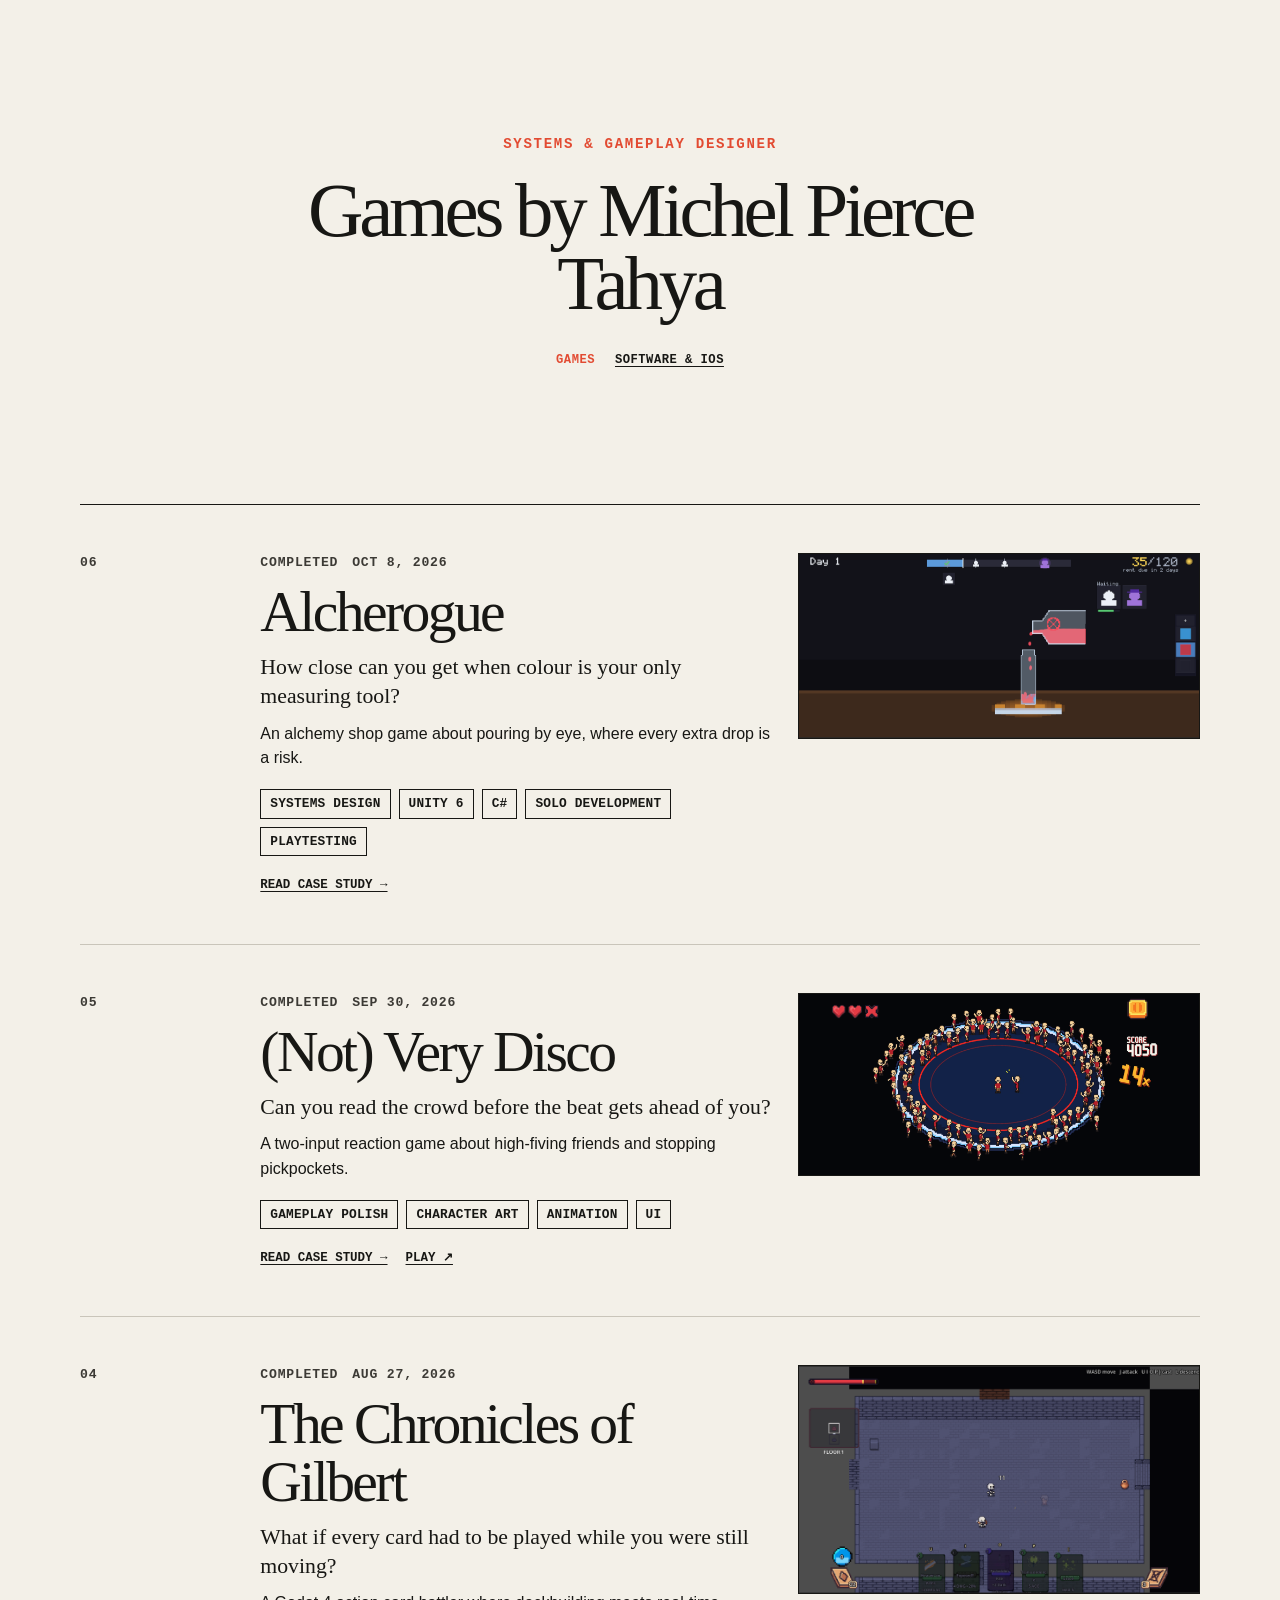
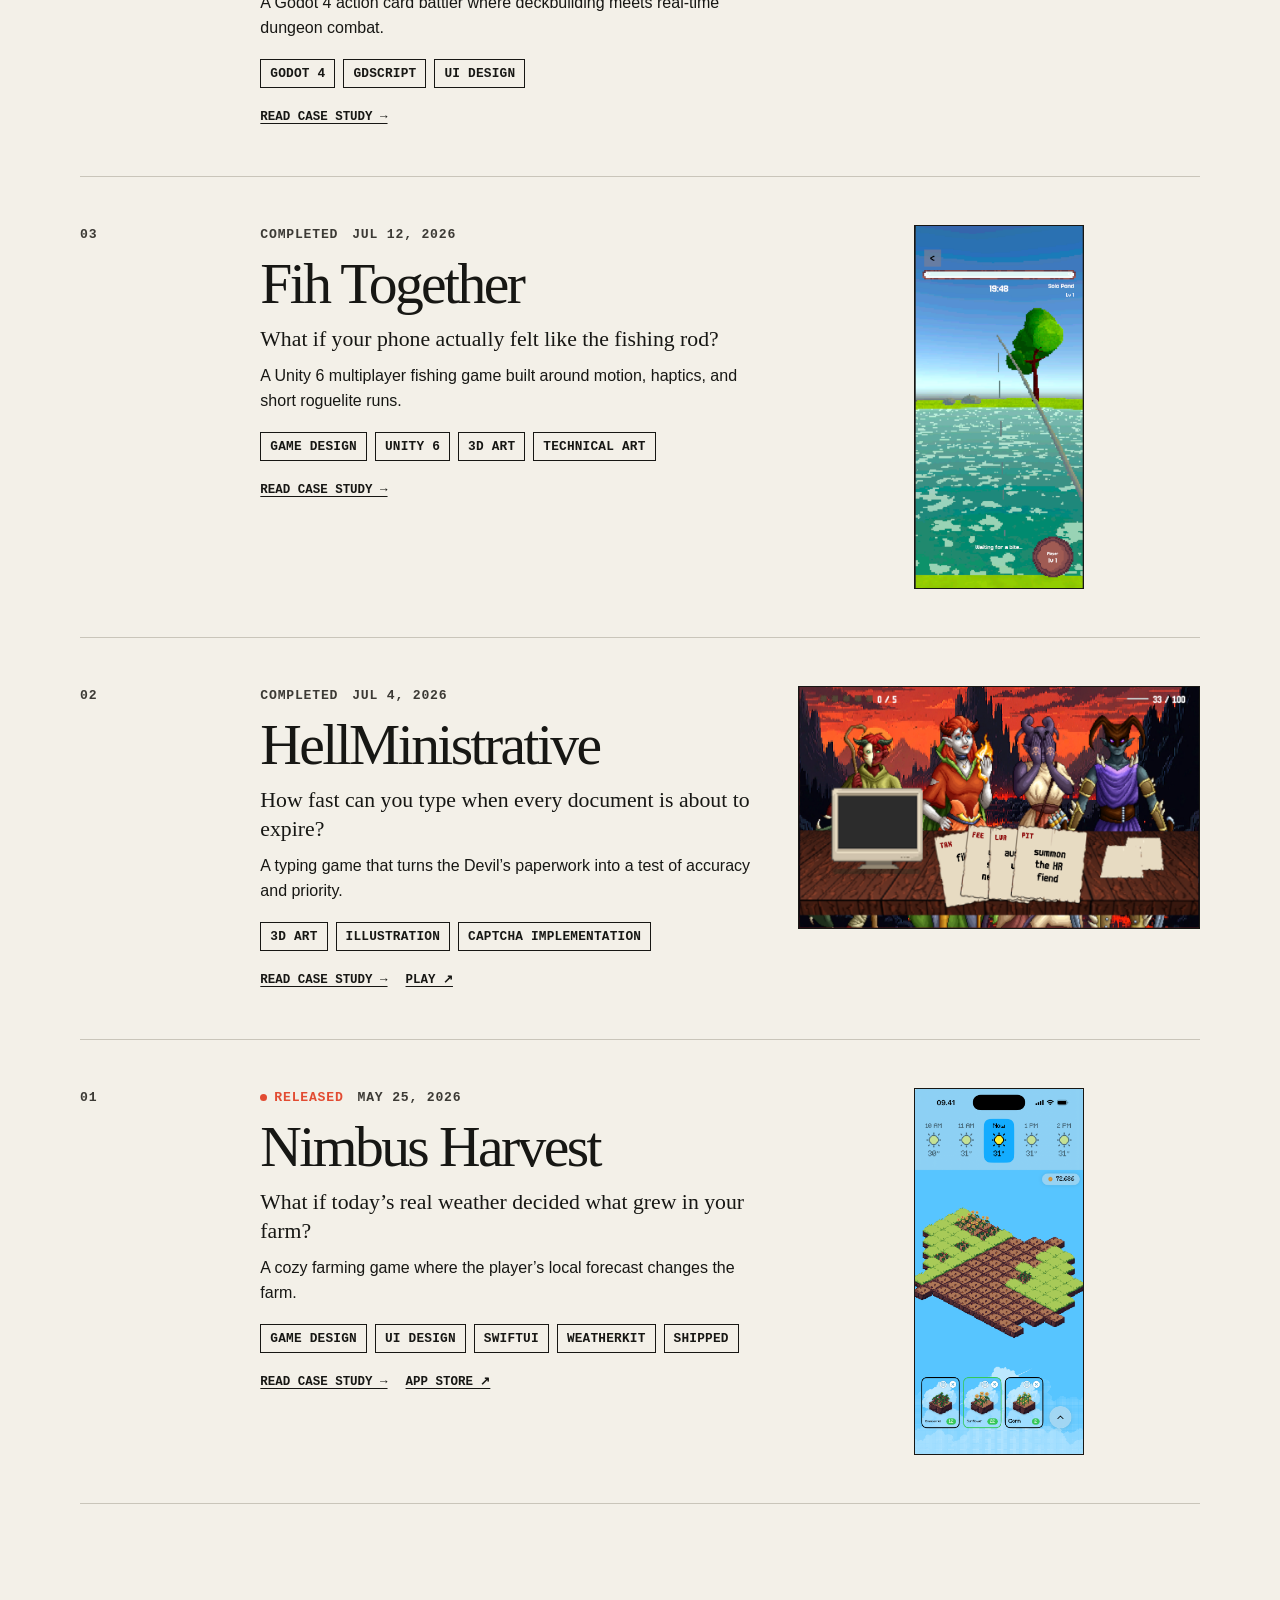
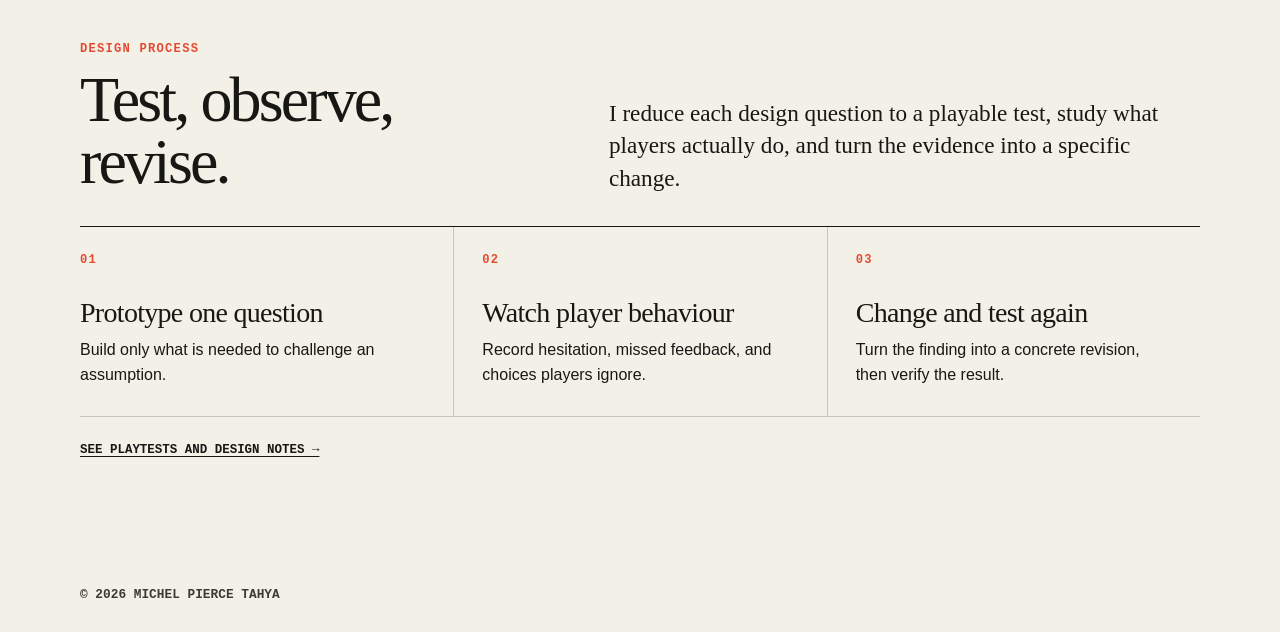
==== games/index.html @ 808fb6d7 "feat: make software portfolio the homepage" ====
<!doctype html>
<html lang="en">
  <head>
    <meta charset="UTF-8" />
    <meta name="viewport" content="width=device-width, initial-scale=1" />
    <meta name="description" content="Games and game design work by Michel Pierce Tahya." />
    <title>Games by Michel Pierce Tahya</title>
    <link rel="stylesheet" href="../styles.css" />
  </head>
  <body>
    <main id="top">
      <section class="intro" aria-labelledby="page-title">
        <p class="role-title">Systems &amp; Gameplay Designer</p>
        <h1 id="page-title">Games by Michel Pierce Tahya</h1>
        <nav class="portfolio-switch" aria-label="Portfolio sections">
          <span aria-current="page">Games</span>
          <a href="../">Software &amp; iOS</a>
        </nav>
      </section>

      <section class="game-list" id="games" aria-label="Games">
        <article class="game game-preview">
          <div class="game-number" aria-hidden="true">06</div>
          <div class="game-body">
            <div class="game-meta"><span>Completed</span><time datetime="2026-10-08">Oct 8, 2026</time></div>
            <h2><a href="alcherogue.html">Alcherogue</a></h2>
            <p class="game-hook">How close can you get when colour is your only measuring tool?</p>
            <p class="game-copy">An alchemy shop game about pouring by eye, where every extra drop is a risk.</p>
            <ul class="tag-list" aria-label="Alcherogue skills and tools">
              <li>Systems design</li>
              <li>Unity 6</li>
              <li>C#</li>
              <li>Solo development</li>
              <li>Playtesting</li>
            </ul>
            <a class="case-link" href="alcherogue.html">Read case study →</a>
          </div>
          <a class="preview-image" href="alcherogue.html" aria-label="Read the Alcherogue case study">
            <img src="../assets/alcherogue/pouring_gameplay.png" alt="Alcherogue potion pouring gameplay" />
          </a>
        </article>

        <article class="game game-preview">
          <div class="game-number" aria-hidden="true">05</div>
          <div class="game-body">
            <div class="game-meta"><span>Completed</span><time datetime="2026-09-30">Sep 30, 2026</time></div>
            <h2><a href="not-very-disco.html">(Not) Very Disco</a></h2>
            <p class="game-hook">Can you read the crowd before the beat gets ahead of you?</p>
            <p class="game-copy">A two-input reaction game about high-fiving friends and stopping pickpockets.</p>
            <ul class="tag-list" aria-label="(Not) Very Disco skills">
              <li>Gameplay polish</li>
              <li>Character art</li>
              <li>Animation</li>
              <li>UI</li>
            </ul>
            <div class="game-links">
              <a class="case-link" href="not-very-disco.html">Read case study →</a>
              <a href="https://obil.itch.io/not-very-disco" target="_blank" rel="noreferrer">Play ↗</a>
            </div>
          </div>
          <a class="preview-image" href="not-very-disco.html" aria-label="Read the (Not) Very Disco case study">
            <img src="../assets/not-very-disco/gameplay-1.png" alt="(Not) Very Disco high-five gameplay" />
          </a>
        </article>

        <article class="game game-preview">
          <div class="game-number" aria-hidden="true">04</div>
          <div class="game-body">
            <div class="game-meta"><span>Completed</span><time datetime="2026-08-27">Aug 27, 2026</time></div>
            <h2><a href="the-chronicles-of-gilbert.html">The Chronicles of Gilbert</a></h2>
            <p class="game-hook">What if every card had to be played while you were still moving?</p>
            <p class="game-copy">A Godot 4 action card battler where deckbuilding meets real-time dungeon combat.</p>
            <ul class="tag-list" aria-label="The Chronicles of Gilbert skills and tools">
              <li>Godot 4</li>
              <li>GDScript</li>
              <li>UI design</li>
            </ul>
            <a class="case-link" href="the-chronicles-of-gilbert.html">Read case study →</a>
          </div>
          <a class="preview-image" href="the-chronicles-of-gilbert.html" aria-label="Read The Chronicles of Gilbert case study">
            <img src="../assets/the-chronicles-of-gilbert/gameplay.png" alt="The Chronicles of Gilbert dungeon combat" />
          </a>
        </article>

        <article class="game game-preview">
          <div class="game-number" aria-hidden="true">03</div>
          <div class="game-body">
            <div class="game-meta"><span>Completed</span><time datetime="2026-07-12">Jul 12, 2026</time></div>
            <h2><a href="fih-together.html">Fih Together</a></h2>
            <p class="game-hook">What if your phone actually felt like the fishing rod?</p>
            <p class="game-copy">A Unity 6 multiplayer fishing game built around motion, haptics, and short roguelite runs.</p>
            <ul class="tag-list" aria-label="Fih Together skills and tools">
              <li>Game design</li>
              <li>Unity 6</li>
              <li>3D art</li>
              <li>Technical art</li>
            </ul>
            <a class="case-link" href="fih-together.html">Read case study →</a>
          </div>
          <a class="preview-image portrait-preview" href="fih-together.html" aria-label="Read the Fih Together case study">
            <img src="../assets/fih-together/mobile_gameplay.png" alt="Fih Together mobile fishing gameplay" />
          </a>
        </article>

        <article class="game game-preview">
          <div class="game-number" aria-hidden="true">02</div>
          <div class="game-body">
            <div class="game-meta"><span>Completed</span><time datetime="2026-07-04">Jul 4, 2026</time></div>
            <h2><a href="hellministrative.html">HellMinistrative</a></h2>
            <p class="game-hook">How fast can you type when every document is about to expire?</p>
            <p class="game-copy">A typing game that turns the Devil’s paperwork into a test of accuracy and priority.</p>
            <ul class="tag-list" aria-label="HellMinistrative skills">
              <li>3D art</li>
              <li>Illustration</li>
              <li>CAPTCHA implementation</li>
            </ul>
            <div class="game-links">
              <a class="case-link" href="hellministrative.html">Read case study →</a>
              <a href="https://obil.itch.io/hellministrative" target="_blank" rel="noreferrer">Play ↗</a>
            </div>
          </div>
          <a class="preview-image" href="hellministrative.html" aria-label="Read the HellMinistrative case study">
            <img src="../assets/hellministrative/gameplay-1.png" alt="HellMinistrative document queue and overheat bar" />
          </a>
        </article>

        <article class="game game-preview">
          <div class="game-number" aria-hidden="true">01</div>
          <div class="game-body">
            <div class="game-meta"><span class="status released">Released</span><time datetime="2026-05-25">May 25, 2026</time></div>
            <h2><a href="nimbus-harvest.html">Nimbus Harvest</a></h2>
            <p class="game-hook">What if today’s real weather decided what grew in your farm?</p>
            <p class="game-copy">A cozy farming game where the player’s local forecast changes the farm.</p>
            <ul class="tag-list" aria-label="Nimbus Harvest skills and tools">
              <li>Game design</li>
              <li>UI design</li>
              <li>SwiftUI</li>
              <li>WeatherKit</li>
              <li>Shipped</li>
            </ul>
            <div class="game-links">
              <a class="case-link" href="nimbus-harvest.html">Read case study →</a>
              <a href="https://apps.apple.com/id/app/nimbus-harvest/id6770053044" target="_blank" rel="noreferrer">App Store ↗</a>
            </div>
          </div>
          <a class="preview-image portrait-preview" href="nimbus-harvest.html" aria-label="Read the Nimbus Harvest case study">
            <img src="../assets/nimbus-harvest/farm_page.png" alt="Nimbus Harvest farm reacting to real weather" />
          </a>
        </article>
      </section>

      <section class="process-summary" aria-labelledby="process-title">
        <header class="process-summary-header">
          <div>
            <p class="section-kicker">Design process</p>
            <h2 id="process-title">Test, observe, revise.</h2>
          </div>
          <p class="process-intro">I reduce each design question to a playable test, study what players actually do, and turn the evidence into a specific change.</p>
        </header>
        <ol class="process-steps">
          <li>
            <span class="process-number" aria-hidden="true">01</span>
            <h3>Prototype one question</h3>
            <p>Build only what is needed to challenge an assumption.</p>
          </li>
          <li>
            <span class="process-number" aria-hidden="true">02</span>
            <h3>Watch player behaviour</h3>
            <p>Record hesitation, missed feedback, and choices players ignore.</p>
          </li>
          <li>
            <span class="process-number" aria-hidden="true">03</span>
            <h3>Change and test again</h3>
            <p>Turn the finding into a concrete revision, then verify the result.</p>
          </li>
        </ol>
        <a class="case-link process-link" href="../design-practice.html">See playtests and design notes →</a>
      </section>
    </main>

    <footer><p>© <span id="year">2026</span> Michel Pierce Tahya</p></footer>
    <script src="../script.js"></script>
  </body>
</html>
---- styles.css ----
:root {
  --paper: #f3f0e8;
  --ink: #171714;
  --secondary-ink: #3c3a35;
  --line: #c9c5ba;
  --accent: #e24b32;
  --content: 1120px;
}

* { box-sizing: border-box; }
html { scroll-behavior: smooth; }
body { margin: 0; background: var(--paper); color: var(--ink); font-family: Arial, Helvetica, sans-serif; font-size: 16px; line-height: 1.55; }
a { color: inherit; text-decoration-thickness: 1px; text-underline-offset: 0.22em; }
a:hover, a:focus-visible { color: var(--accent); }
img { display: block; max-width: 100%; height: auto; }
main, footer { width: min(var(--content), calc(100% - 48px)); margin-inline: auto; }

.intro { display: flex; min-height: min(56vh, 540px); flex-direction: column; align-items: center; justify-content: center; padding-block: clamp(64px, 9vw, 104px); text-align: center; }
h1, h2, h3 { font-family: Georgia, "Times New Roman", serif; font-weight: 400; }
h1 { max-width: 720px; margin: 0; font-size: clamp(2.45rem, 6vw, 5rem); letter-spacing: -0.055em; line-height: 0.96; }
.role-title, .game-meta, .game-number, .tag-list, .case-link, .section-kicker, .process-number, .project-kicker, .back-link, .project-links, .project-pagination, .portfolio-switch { font-family: "Courier New", Courier, monospace; text-transform: uppercase; }
.role-title { margin: 0 0 18px; color: var(--accent); font-size: clamp(0.74rem, 1.5vw, 0.88rem); font-weight: 700; letter-spacing: 0.12em; }
.portfolio-switch { display: flex; flex-wrap: wrap; justify-content: center; gap: 8px 20px; margin-top: 30px; font-size: 0.76rem; font-weight: 700; letter-spacing: 0.04em; }
.portfolio-switch span { color: var(--accent); }

.game-list { padding-bottom: 88px; }
.game { display: grid; grid-template-columns: minmax(48px, 0.35fr) minmax(280px, 1.15fr) minmax(280px, 0.9fr); gap: 24px; padding-block: 48px; border-top: 1px solid var(--line); }
.game:first-child { border-top-color: var(--ink); }
.game:last-child { border-bottom: 1px solid var(--line); }
.game-number, .game-meta { color: var(--secondary-ink); font-size: 0.82rem; font-weight: 700; letter-spacing: 0.06em; }
.game-meta { display: flex; gap: 14px; }
.status { color: var(--ink); font-weight: 700; }
.status::before { display: inline-block; width: 7px; height: 7px; margin-right: 7px; border-radius: 50%; background: currentColor; content: ""; }
.status.released { color: var(--accent); }
.game h2 { margin: 10px 0 12px; font-size: clamp(2rem, 4.5vw, 3.75rem); letter-spacing: -0.045em; line-height: 1; }
.game h2 a { text-decoration: none; }
.game p { max-width: 620px; margin: 0; color: var(--ink); }
.game .game-hook { margin-bottom: 10px; color: var(--ink); font-family: Georgia, "Times New Roman", serif; font-size: clamp(1.12rem, 2vw, 1.36rem); line-height: 1.35; }
.game .game-copy { line-height: 1.55; }
.tag-list { display: flex; flex-wrap: wrap; gap: 8px; max-width: 650px; margin: 18px 0 0; padding: 0; list-style: none; }
.tag-list li { padding: 5px 9px; border: 1px solid var(--ink); color: var(--ink); font-size: 0.8rem; font-weight: 700; letter-spacing: 0.015em; line-height: 1.35; }
.case-link { display: inline-block; margin-top: 20px; font-size: 0.78rem; font-weight: 700; }
.preview-image { align-self: start; justify-self: start; border: 1px solid var(--ink); background: #e8e4da; }
.preview-image img { width: 100%; max-height: 310px; object-fit: contain; }
.portrait-preview { justify-self: center; width: min(100%, 170px); }
.portrait-preview img { width: 100%; max-height: none; }
.software-intro { min-height: min(64vh, 620px); }
.software-intro h1 { max-width: 900px; }
.software-intro .intro-copy { max-width: 680px; margin: 24px 0 0; color: var(--secondary-ink); font-family: Georgia, "Times New Roman", serif; font-size: clamp(1.05rem, 2vw, 1.28rem); line-height: 1.45; }
.game-links { display: flex; flex-wrap: wrap; align-items: baseline; gap: 18px; margin-top: 20px; font-family: "Courier New", Courier, monospace; font-size: 0.78rem; font-weight: 700; text-transform: uppercase; }
.game-links .case-link { margin-top: 0; }
.process-summary { padding: 8px 0 96px; }
.process-summary-header { display: grid; grid-template-columns: minmax(280px, 0.8fr) minmax(320px, 1fr); gap: 56px; align-items: end; padding: 40px 0 32px; }
.section-kicker, .process-number, .project-kicker { margin: 0; color: var(--accent); font-size: 0.76rem; font-weight: 700; letter-spacing: 0.1em; }
.process-summary-header h2 { max-width: 560px; margin: 10px 0 0; font-size: clamp(2.35rem, 5vw, 4.2rem); letter-spacing: -0.045em; line-height: 0.98; }
.process-intro { max-width: 610px; margin: 0; font-family: Georgia, "Times New Roman", serif; font-size: clamp(1.15rem, 2vw, 1.45rem); line-height: 1.4; }
.process-steps { display: grid; grid-template-columns: repeat(3, minmax(0, 1fr)); margin: 0; padding: 0; border-top: 1px solid var(--ink); border-bottom: 1px solid var(--line); list-style: none; }
.process-steps li { min-width: 0; padding: 24px 28px 28px 0; }
.process-steps li + li { padding-left: 28px; border-left: 1px solid var(--line); }
.process-number { display: block; margin-bottom: 28px; }
.process-steps h3 { margin: 0 0 10px; font-size: clamp(1.3rem, 2.5vw, 1.75rem); letter-spacing: -0.025em; line-height: 1.08; }
.process-steps p { max-width: 300px; margin: 0; }
.process-link { margin-top: 24px; }

.project-main { width: min(980px, calc(100% - 48px)); }
.project-nav { display: flex; justify-content: space-between; padding-block: 28px; border-bottom: 1px solid var(--line); }
.back-link { font-size: 0.76rem; font-weight: 700; }
.project-hero { padding: clamp(64px, 10vw, 120px) 0 clamp(52px, 8vw, 88px); }
.project-hero h1 { max-width: 880px; margin: 14px 0 22px; font-size: clamp(3rem, 9vw, 7.2rem); }
.project-lede { max-width: 760px; margin: 0; font-family: Georgia, "Times New Roman", serif; font-size: clamp(1.35rem, 3vw, 2rem); line-height: 1.35; }
.project-meta { display: flex; flex-wrap: wrap; gap: 8px; margin-top: 30px; color: var(--ink); font-family: "Courier New", Courier, monospace; font-size: 0.8rem; font-weight: 700; text-transform: uppercase; }
.project-meta > * { padding: 5px 9px; border: 1px solid var(--ink); line-height: 1.35; }
.project-links { display: flex; flex-wrap: wrap; gap: 18px; margin-top: 24px; font-size: 0.78rem; font-weight: 700; }
.project-feature { margin: 0 0 clamp(64px, 9vw, 104px); border: 1px solid var(--ink); background: #e8e4da; }
.project-feature img { width: 100%; max-height: 720px; object-fit: contain; }
.project-feature.portrait-feature { width: min(100%, 334px); margin-inline: auto; }
.project-feature.portrait-feature img { max-height: none; }
.case-study { display: grid; grid-template-columns: minmax(180px, 0.45fr) minmax(0, 1fr); gap: 48px; padding-bottom: 72px; }
.case-study-label { margin: 4px 0 0; color: var(--accent); font-family: "Courier New", Courier, monospace; font-size: 0.76rem; font-weight: 700; letter-spacing: 0.08em; text-transform: uppercase; }
.case-sections { min-width: 0; }
.case-section { padding: 0 0 38px; }
.case-section + .case-section { padding-top: 38px; border-top: 1px solid var(--line); }
.case-section h2 { margin: 0 0 13px; font-size: clamp(1.8rem, 4vw, 3rem); letter-spacing: -0.035em; line-height: 1.05; }
.case-section p { max-width: 680px; margin: 0; color: var(--ink); }
.case-section p + p { margin-top: 14px; }
.case-section ul { max-width: 680px; margin: 12px 0 0; padding-left: 20px; color: var(--ink); }
.case-section li + li { margin-top: 8px; }
.project-gallery { display: grid; grid-template-columns: 1fr 1fr; gap: 16px; padding: 0 0 88px; }
.project-gallery figure { display: grid; align-content: center; min-width: 0; margin: 0; border: 1px solid var(--ink); background: #e8e4da; }
.project-gallery img { width: 100%; max-height: 600px; object-fit: contain; }
.project-gallery.portrait-gallery { grid-template-columns: minmax(0, 278px); justify-content: center; }
.project-gallery.portrait-gallery img { max-height: none; }
.project-gallery figcaption, .evidence-figure figcaption { padding: 12px 14px; border-top: 1px solid var(--line); color: var(--secondary-ink); font-family: "Courier New", Courier, monospace; font-size: 0.8rem; font-weight: 700; line-height: 1.45; }
.process-evidence { padding-bottom: 72px; }
.process-evidence > .case-study-label { margin-bottom: 22px; }
.evidence-gallery { grid-template-columns: repeat(3, 1fr); padding-bottom: 0; }
.evidence-figure { margin: 26px 0 0; border: 1px solid var(--ink); background: #e8e4da; }
.evidence-figure img { width: 100%; max-height: 600px; object-fit: contain; }
.project-pagination { display: flex; justify-content: space-between; gap: 24px; padding-block: 28px 44px; border-top: 1px solid var(--line); font-size: 0.76rem; font-weight: 700; }

footer { display: flex; justify-content: space-between; padding-block: 28px; color: var(--secondary-ink); font-family: "Courier New", Courier, monospace; font-size: 0.8rem; font-weight: 700; text-transform: uppercase; }
footer p { margin: 0; }
@media (prefers-reduced-motion: reduce) { html { scroll-behavior: auto; } }

@media (max-width: 860px) {
  .game { grid-template-columns: 34px 1fr; }
  .preview-image { grid-column: 2; width: min(100%, 640px); margin-top: 8px; }
  .portrait-preview { width: min(100%, 170px); }
  .case-study { grid-template-columns: 1fr; gap: 24px; }
  .process-summary-header { grid-template-columns: 1fr; gap: 20px; align-items: start; }
}

@media (max-width: 640px) {
  main, footer, .project-main { width: min(100% - 28px, var(--content)); }
  .intro { min-height: 48vh; }
  .game { grid-template-columns: 28px 1fr; gap: 12px; padding-block: 36px; }
  .game-meta { flex-direction: column; gap: 2px; }
  .preview-image { grid-column: 1 / -1; margin-top: 8px; }
  .portrait-preview { width: min(100%, 170px); }
  .process-summary { padding-bottom: 72px; }
  .process-summary-header { padding-top: 32px; }
  .process-steps { grid-template-columns: 1fr; }
  .process-steps li { padding: 22px 0 24px; }
  .process-steps li + li { padding-left: 0; border-top: 1px solid var(--line); border-left: 0; }
  .process-number { margin-bottom: 14px; }
  .project-nav { padding-block: 20px; }
  .project-gallery { grid-template-columns: 1fr; gap: 12px; }
  .project-gallery.portrait-gallery { grid-template-columns: minmax(0, 278px); justify-content: center; }
  .evidence-gallery { grid-template-columns: 1fr; }
  .project-pagination { flex-direction: column; }
  footer { flex-direction: column; gap: 8px; }
}
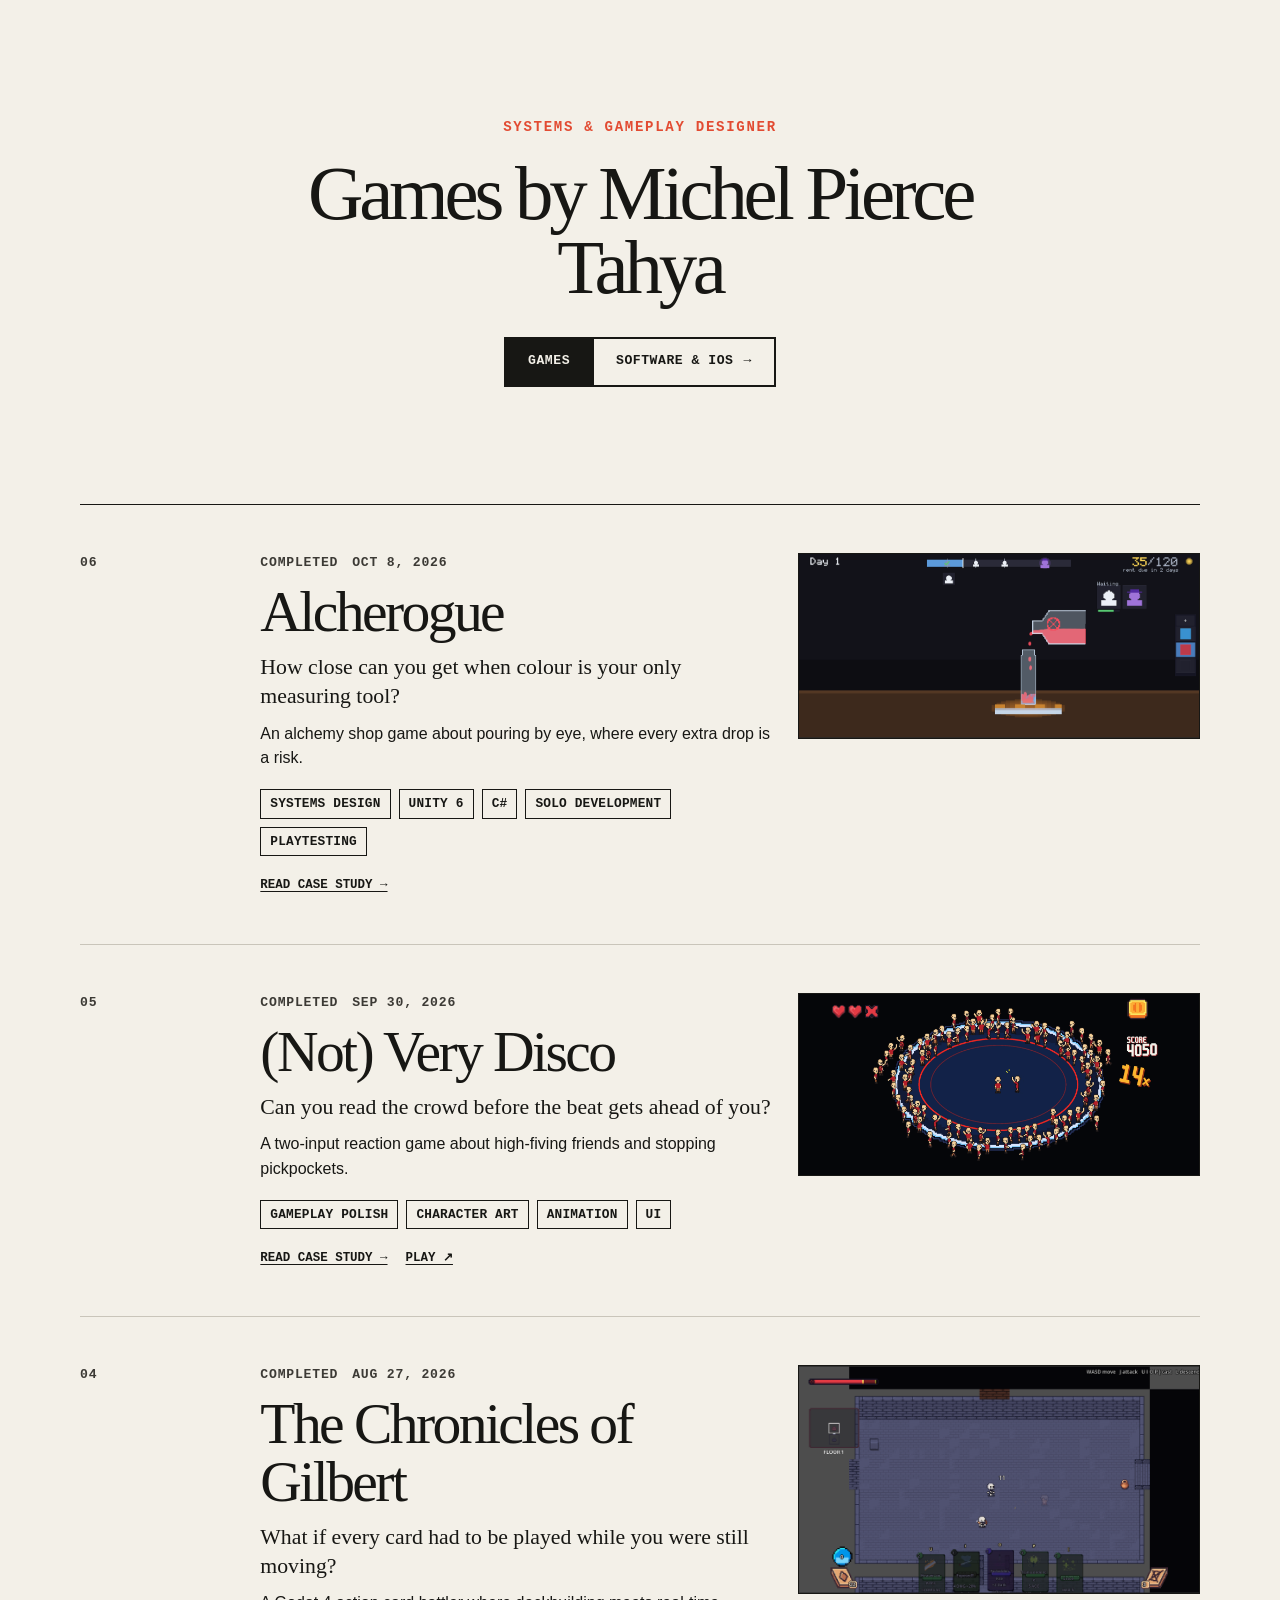
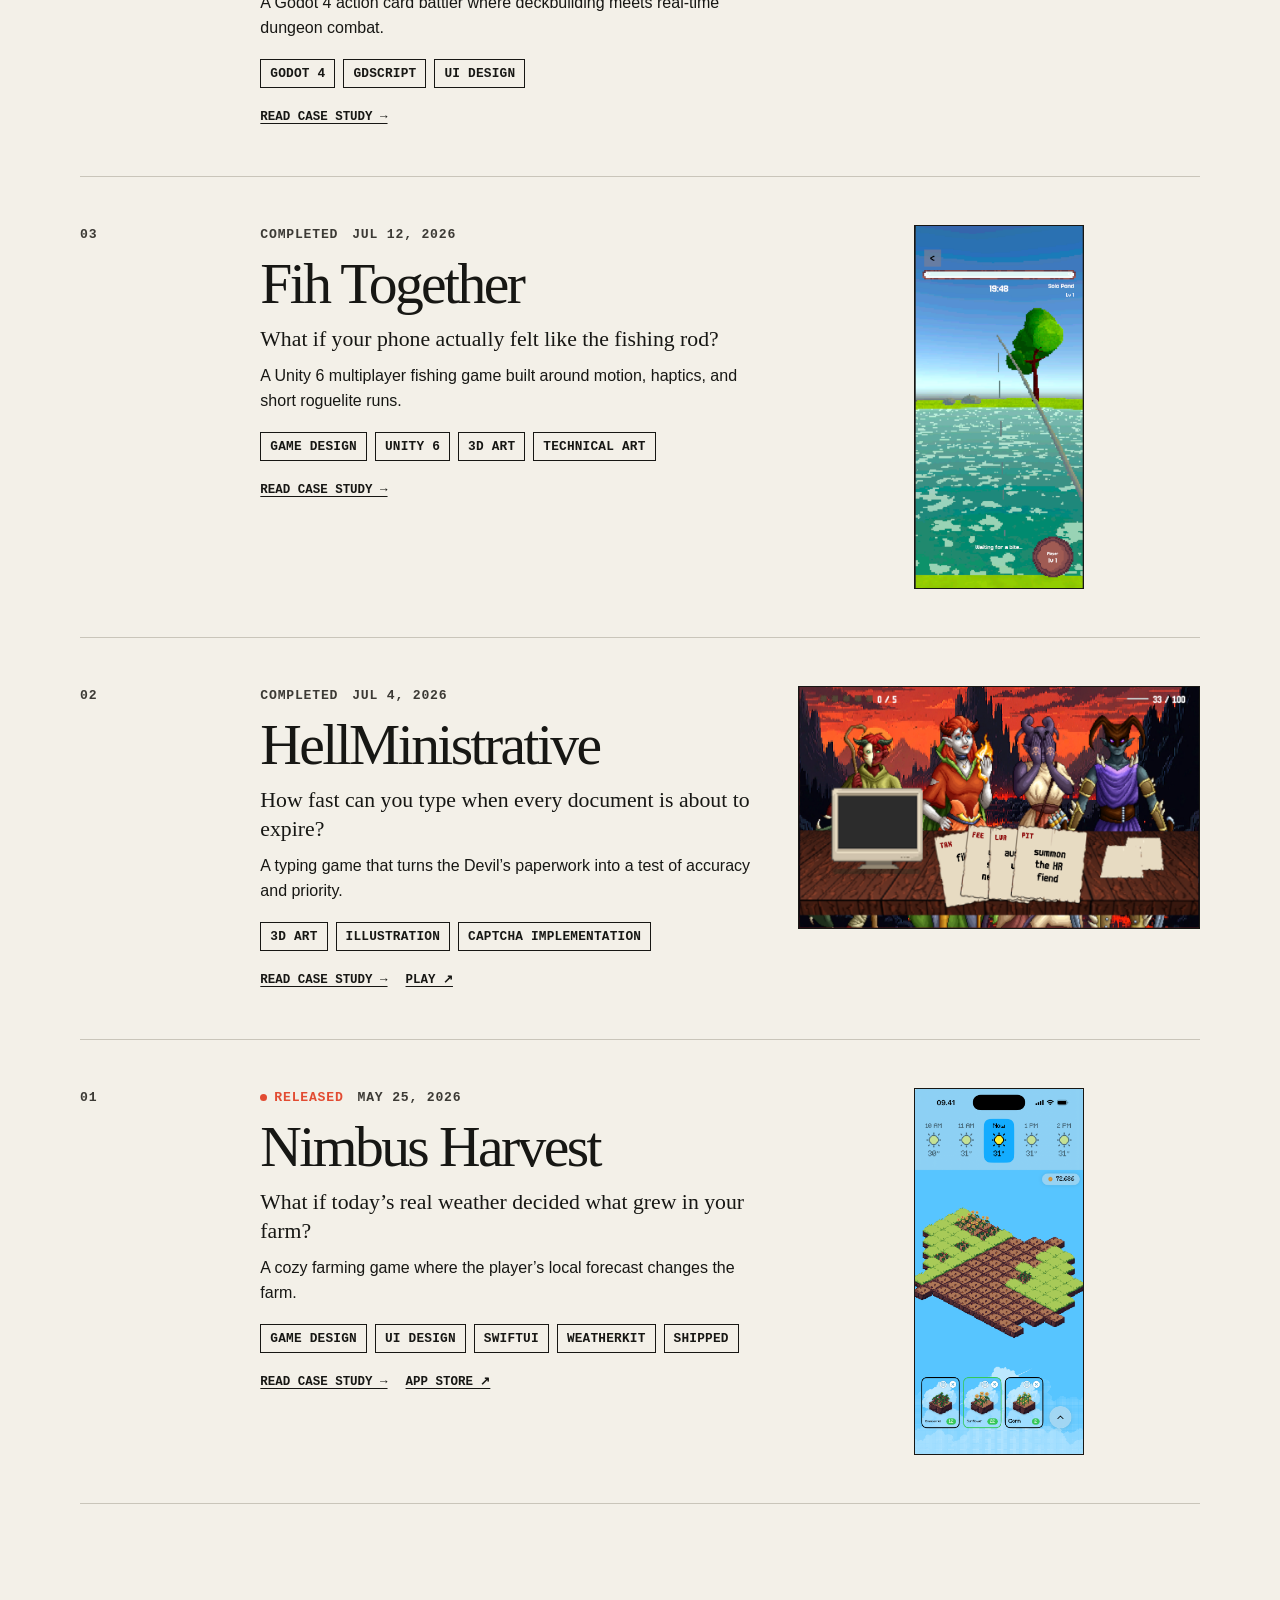
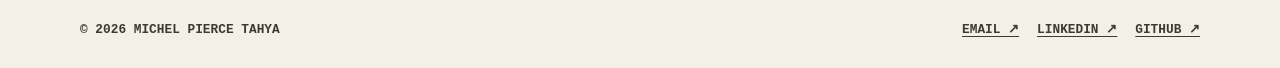
==== commit f56bbc19: "feat: split portfolio into clean software and games pages Give both index pages the same header, wit" ====
--- a/games/index.html
+++ b/games/index.html
@@ -148,37 +148,16 @@
           </a>
         </article>
       </section>
-
-      <section class="process-summary" aria-labelledby="process-title">
-        <header class="process-summary-header">
-          <div>
-            <p class="section-kicker">Design process</p>
-            <h2 id="process-title">Test, observe, revise.</h2>
-          </div>
-          <p class="process-intro">I reduce each design question to a playable test, study what players actually do, and turn the evidence into a specific change.</p>
-        </header>
-        <ol class="process-steps">
-          <li>
-            <span class="process-number" aria-hidden="true">01</span>
-            <h3>Prototype one question</h3>
-            <p>Build only what is needed to challenge an assumption.</p>
-          </li>
-          <li>
-            <span class="process-number" aria-hidden="true">02</span>
-            <h3>Watch player behaviour</h3>
-            <p>Record hesitation, missed feedback, and choices players ignore.</p>
-          </li>
-          <li>
-            <span class="process-number" aria-hidden="true">03</span>
-            <h3>Change and test again</h3>
-            <p>Turn the finding into a concrete revision, then verify the result.</p>
-          </li>
-        </ol>
-        <a class="case-link process-link" href="../design-practice.html">See playtests and design notes →</a>
-      </section>
     </main>
 
-    <footer><p>© <span id="year">2026</span> Michel Pierce Tahya</p></footer>
+    <footer>
+      <p>© <span id="year">2026</span> Michel Pierce Tahya</p>
+      <nav class="footer-links" aria-label="Contact">
+        <a href="mailto:michelpiercetahya@gmail.com">Email ↗</a>
+        <a href="https://www.linkedin.com/in/micheltahya/" target="_blank" rel="noreferrer">LinkedIn ↗</a>
+        <a href="https://github.com/MichelPT" target="_blank" rel="noreferrer">GitHub ↗</a>
+      </nav>
+    </footer>
     <script src="../script.js"></script>
   </body>
 </html>
--- a/styles.css
+++ b/styles.css
@@ -18,10 +18,16 @@
 .intro { display: flex; min-height: min(56vh, 540px); flex-direction: column; align-items: center; justify-content: center; padding-block: clamp(64px, 9vw, 104px); text-align: center; }
 h1, h2, h3 { font-family: Georgia, "Times New Roman", serif; font-weight: 400; }
 h1 { max-width: 720px; margin: 0; font-size: clamp(2.45rem, 6vw, 5rem); letter-spacing: -0.055em; line-height: 0.96; }
-.role-title, .game-meta, .game-number, .tag-list, .case-link, .section-kicker, .process-number, .project-kicker, .back-link, .project-links, .project-pagination, .portfolio-switch { font-family: "Courier New", Courier, monospace; text-transform: uppercase; }
+.role-title, .game-meta, .game-number, .tag-list, .case-link, .project-kicker, .back-link, .project-links, .project-pagination, .portfolio-switch { font-family: "Courier New", Courier, monospace; text-transform: uppercase; }
 .role-title { margin: 0 0 18px; color: var(--accent); font-size: clamp(0.74rem, 1.5vw, 0.88rem); font-weight: 700; letter-spacing: 0.12em; }
-.portfolio-switch { display: flex; flex-wrap: wrap; justify-content: center; gap: 8px 20px; margin-top: 30px; font-size: 0.76rem; font-weight: 700; letter-spacing: 0.04em; }
-.portfolio-switch span { color: var(--accent); }
+.portfolio-switch { display: inline-flex; margin-top: 32px; border: 2px solid var(--ink); font-size: 0.82rem; font-weight: 700; letter-spacing: 0.04em; }
+.portfolio-switch > * { display: flex; align-items: center; min-height: 46px; padding: 10px 22px; }
+.portfolio-switch > * + * { border-left: 2px solid var(--ink); }
+.portfolio-switch [aria-current="page"] { background: var(--ink); color: var(--paper); }
+.portfolio-switch a { text-decoration: none; }
+.portfolio-switch a::after { margin-left: 10px; content: "→"; }
+.portfolio-switch a:hover, .portfolio-switch a:focus-visible { background: var(--accent); color: var(--ink); }
+.portfolio-switch a:focus-visible { outline: 2px solid var(--ink); outline-offset: 3px; }
 
 .game-list { padding-bottom: 88px; }
 .game { display: grid; grid-template-columns: minmax(48px, 0.35fr) minmax(280px, 1.15fr) minmax(280px, 0.9fr); gap: 24px; padding-block: 48px; border-top: 1px solid var(--line); }
@@ -49,18 +55,7 @@
 .software-intro .intro-copy { max-width: 680px; margin: 24px 0 0; color: var(--secondary-ink); font-family: Georgia, "Times New Roman", serif; font-size: clamp(1.05rem, 2vw, 1.28rem); line-height: 1.45; }
 .game-links { display: flex; flex-wrap: wrap; align-items: baseline; gap: 18px; margin-top: 20px; font-family: "Courier New", Courier, monospace; font-size: 0.78rem; font-weight: 700; text-transform: uppercase; }
 .game-links .case-link { margin-top: 0; }
-.process-summary { padding: 8px 0 96px; }
-.process-summary-header { display: grid; grid-template-columns: minmax(280px, 0.8fr) minmax(320px, 1fr); gap: 56px; align-items: end; padding: 40px 0 32px; }
-.section-kicker, .process-number, .project-kicker { margin: 0; color: var(--accent); font-size: 0.76rem; font-weight: 700; letter-spacing: 0.1em; }
-.process-summary-header h2 { max-width: 560px; margin: 10px 0 0; font-size: clamp(2.35rem, 5vw, 4.2rem); letter-spacing: -0.045em; line-height: 0.98; }
-.process-intro { max-width: 610px; margin: 0; font-family: Georgia, "Times New Roman", serif; font-size: clamp(1.15rem, 2vw, 1.45rem); line-height: 1.4; }
-.process-steps { display: grid; grid-template-columns: repeat(3, minmax(0, 1fr)); margin: 0; padding: 0; border-top: 1px solid var(--ink); border-bottom: 1px solid var(--line); list-style: none; }
-.process-steps li { min-width: 0; padding: 24px 28px 28px 0; }
-.process-steps li + li { padding-left: 28px; border-left: 1px solid var(--line); }
-.process-number { display: block; margin-bottom: 28px; }
-.process-steps h3 { margin: 0 0 10px; font-size: clamp(1.3rem, 2.5vw, 1.75rem); letter-spacing: -0.025em; line-height: 1.08; }
-.process-steps p { max-width: 300px; margin: 0; }
-.process-link { margin-top: 24px; }
+.project-kicker { margin: 0; color: var(--accent); font-size: 0.76rem; font-weight: 700; letter-spacing: 0.1em; }
 
 .project-main { width: min(980px, calc(100% - 48px)); }
 .project-nav { display: flex; justify-content: space-between; padding-block: 28px; border-bottom: 1px solid var(--line); }
@@ -100,6 +95,7 @@
 
 footer { display: flex; justify-content: space-between; padding-block: 28px; color: var(--secondary-ink); font-family: "Courier New", Courier, monospace; font-size: 0.8rem; font-weight: 700; text-transform: uppercase; }
 footer p { margin: 0; }
+.footer-links { display: flex; flex-wrap: wrap; gap: 8px 18px; }
 @media (prefers-reduced-motion: reduce) { html { scroll-behavior: auto; } }
 
 @media (max-width: 860px) {
@@ -107,22 +103,16 @@
   .preview-image { grid-column: 2; width: min(100%, 640px); margin-top: 8px; }
   .portrait-preview { width: min(100%, 170px); }
   .case-study { grid-template-columns: 1fr; gap: 24px; }
-  .process-summary-header { grid-template-columns: 1fr; gap: 20px; align-items: start; }
 }
 
 @media (max-width: 640px) {
   main, footer, .project-main { width: min(100% - 28px, var(--content)); }
   .intro { min-height: 48vh; }
+  .portfolio-switch > * { padding-inline: 16px; }
   .game { grid-template-columns: 28px 1fr; gap: 12px; padding-block: 36px; }
   .game-meta { flex-direction: column; gap: 2px; }
   .preview-image { grid-column: 1 / -1; margin-top: 8px; }
   .portrait-preview { width: min(100%, 170px); }
-  .process-summary { padding-bottom: 72px; }
-  .process-summary-header { padding-top: 32px; }
-  .process-steps { grid-template-columns: 1fr; }
-  .process-steps li { padding: 22px 0 24px; }
-  .process-steps li + li { padding-left: 0; border-top: 1px solid var(--line); border-left: 0; }
-  .process-number { margin-bottom: 14px; }
   .project-nav { padding-block: 20px; }
   .project-gallery { grid-template-columns: 1fr; gap: 12px; }
   .project-gallery.portrait-gallery { grid-template-columns: minmax(0, 278px); justify-content: center; }
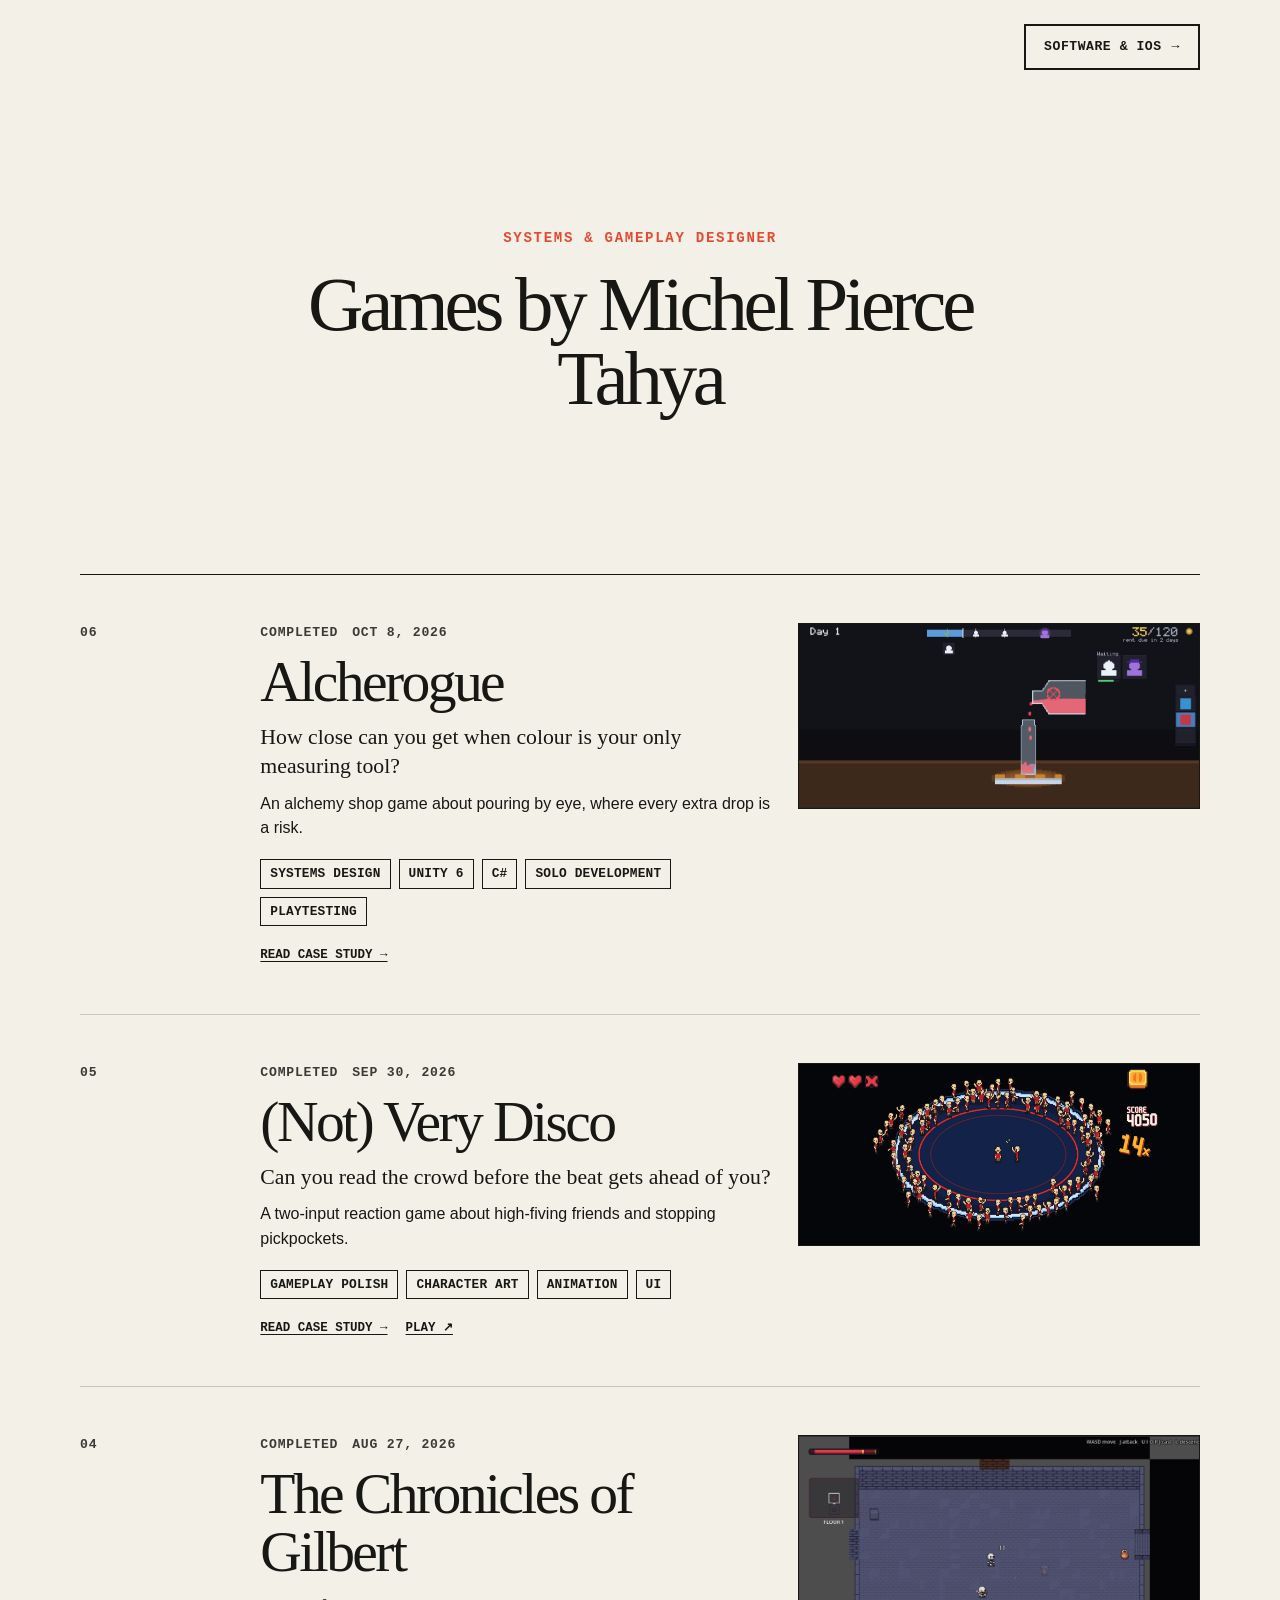
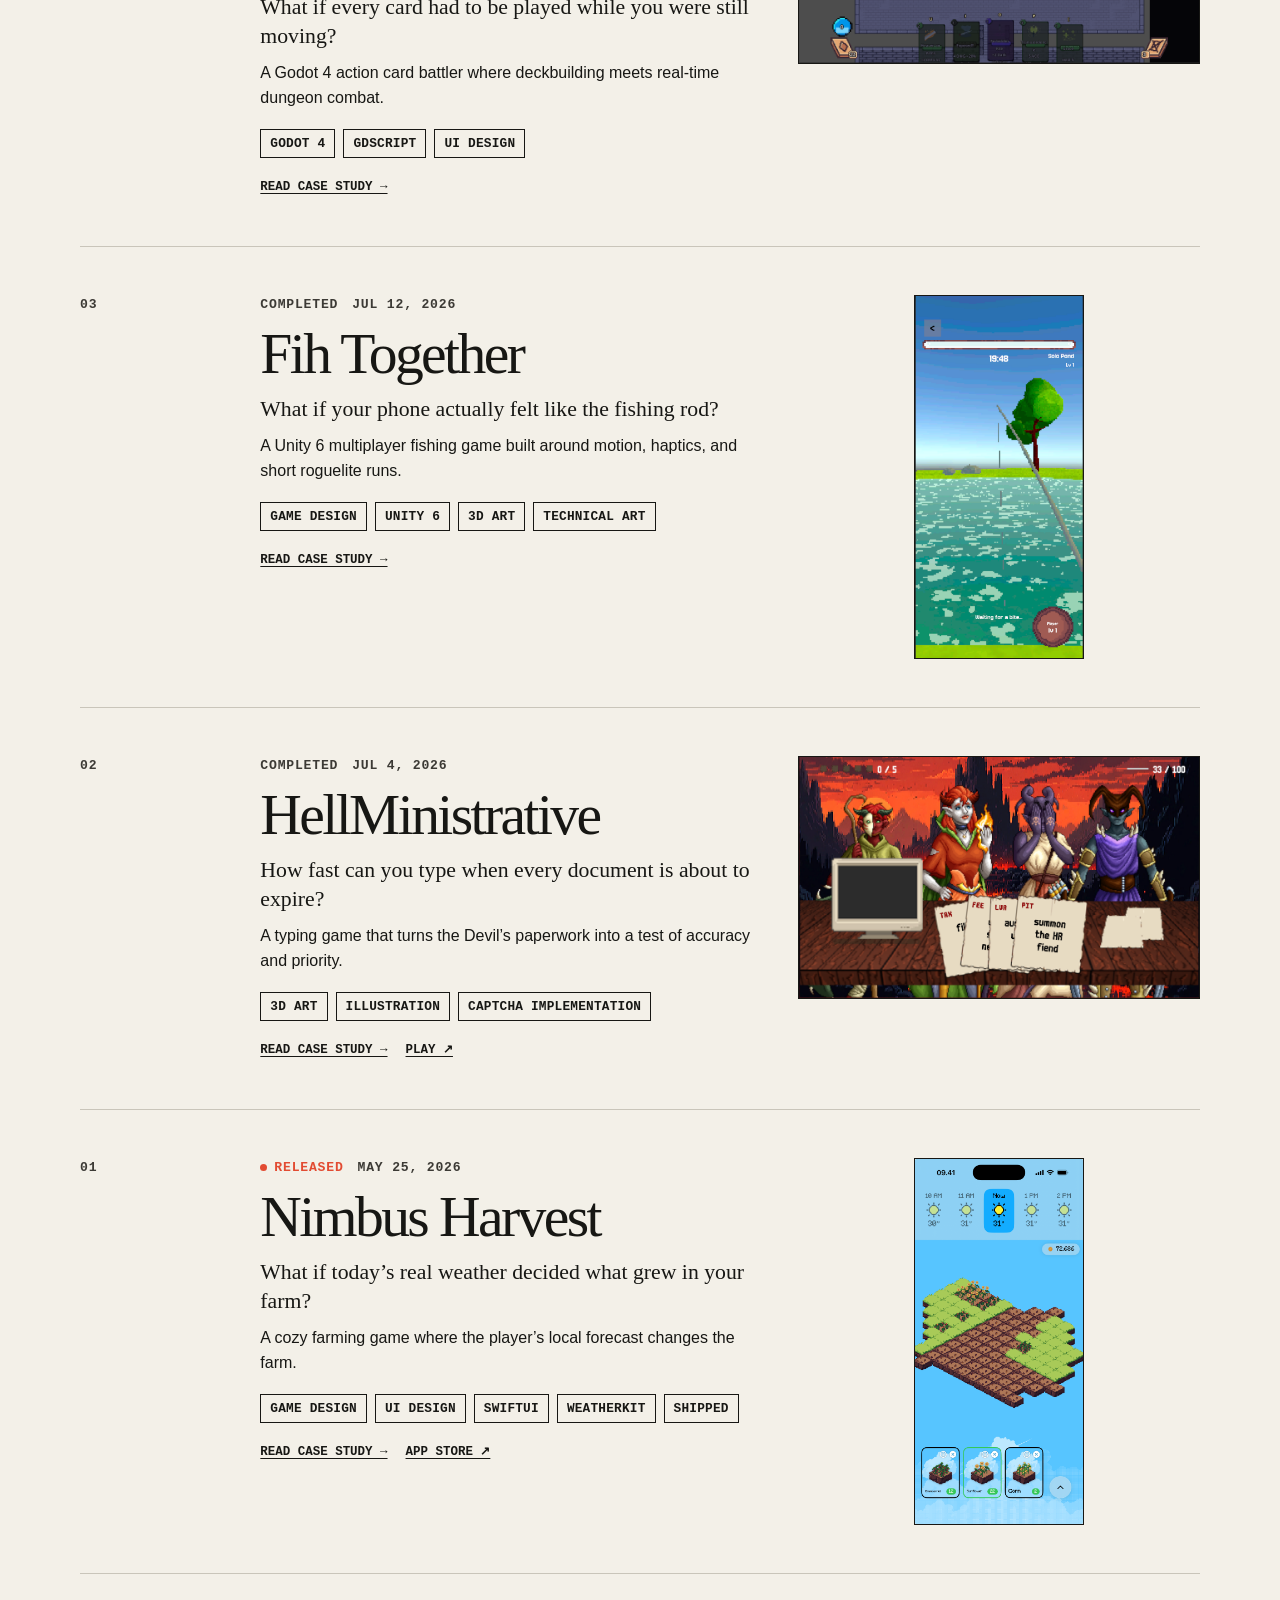
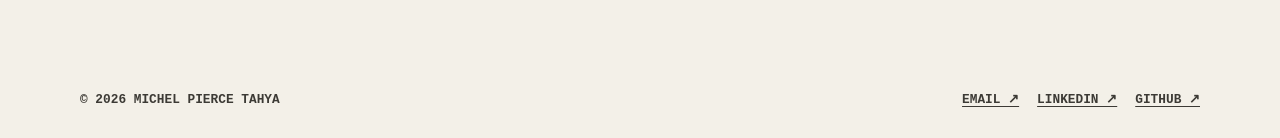
==== commit 741a2301: "feat: move portfolio switch to top right Show one button on each index page, linking only to the oth" ====
--- a/games/index.html
+++ b/games/index.html
@@ -9,13 +9,10 @@
   </head>
   <body>
     <main id="top">
+      <nav class="portfolio-switch" aria-label="Portfolio sections"><a href="../">Software &amp; iOS</a></nav>
       <section class="intro" aria-labelledby="page-title">
         <p class="role-title">Systems &amp; Gameplay Designer</p>
         <h1 id="page-title">Games by Michel Pierce Tahya</h1>
-        <nav class="portfolio-switch" aria-label="Portfolio sections">
-          <span aria-current="page">Games</span>
-          <a href="../">Software &amp; iOS</a>
-        </nav>
       </section>
 
       <section class="game-list" id="games" aria-label="Games">
--- a/styles.css
+++ b/styles.css
@@ -20,11 +20,8 @@
 h1 { max-width: 720px; margin: 0; font-size: clamp(2.45rem, 6vw, 5rem); letter-spacing: -0.055em; line-height: 0.96; }
 .role-title, .game-meta, .game-number, .tag-list, .case-link, .project-kicker, .back-link, .project-links, .project-pagination, .portfolio-switch { font-family: "Courier New", Courier, monospace; text-transform: uppercase; }
 .role-title { margin: 0 0 18px; color: var(--accent); font-size: clamp(0.74rem, 1.5vw, 0.88rem); font-weight: 700; letter-spacing: 0.12em; }
-.portfolio-switch { display: inline-flex; margin-top: 32px; border: 2px solid var(--ink); font-size: 0.82rem; font-weight: 700; letter-spacing: 0.04em; }
-.portfolio-switch > * { display: flex; align-items: center; min-height: 46px; padding: 10px 22px; }
-.portfolio-switch > * + * { border-left: 2px solid var(--ink); }
-.portfolio-switch [aria-current="page"] { background: var(--ink); color: var(--paper); }
-.portfolio-switch a { text-decoration: none; }
+.portfolio-switch { display: flex; justify-content: flex-end; padding-top: 24px; font-size: 0.82rem; font-weight: 700; letter-spacing: 0.04em; }
+.portfolio-switch a { display: flex; align-items: center; min-height: 46px; padding: 10px 18px; border: 2px solid var(--ink); text-decoration: none; }
 .portfolio-switch a::after { margin-left: 10px; content: "→"; }
 .portfolio-switch a:hover, .portfolio-switch a:focus-visible { background: var(--accent); color: var(--ink); }
 .portfolio-switch a:focus-visible { outline: 2px solid var(--ink); outline-offset: 3px; }
@@ -108,7 +105,7 @@
 @media (max-width: 640px) {
   main, footer, .project-main { width: min(100% - 28px, var(--content)); }
   .intro { min-height: 48vh; }
-  .portfolio-switch > * { padding-inline: 16px; }
+  .portfolio-switch { padding-top: 14px; }
   .game { grid-template-columns: 28px 1fr; gap: 12px; padding-block: 36px; }
   .game-meta { flex-direction: column; gap: 2px; }
   .preview-image { grid-column: 1 / -1; margin-top: 8px; }
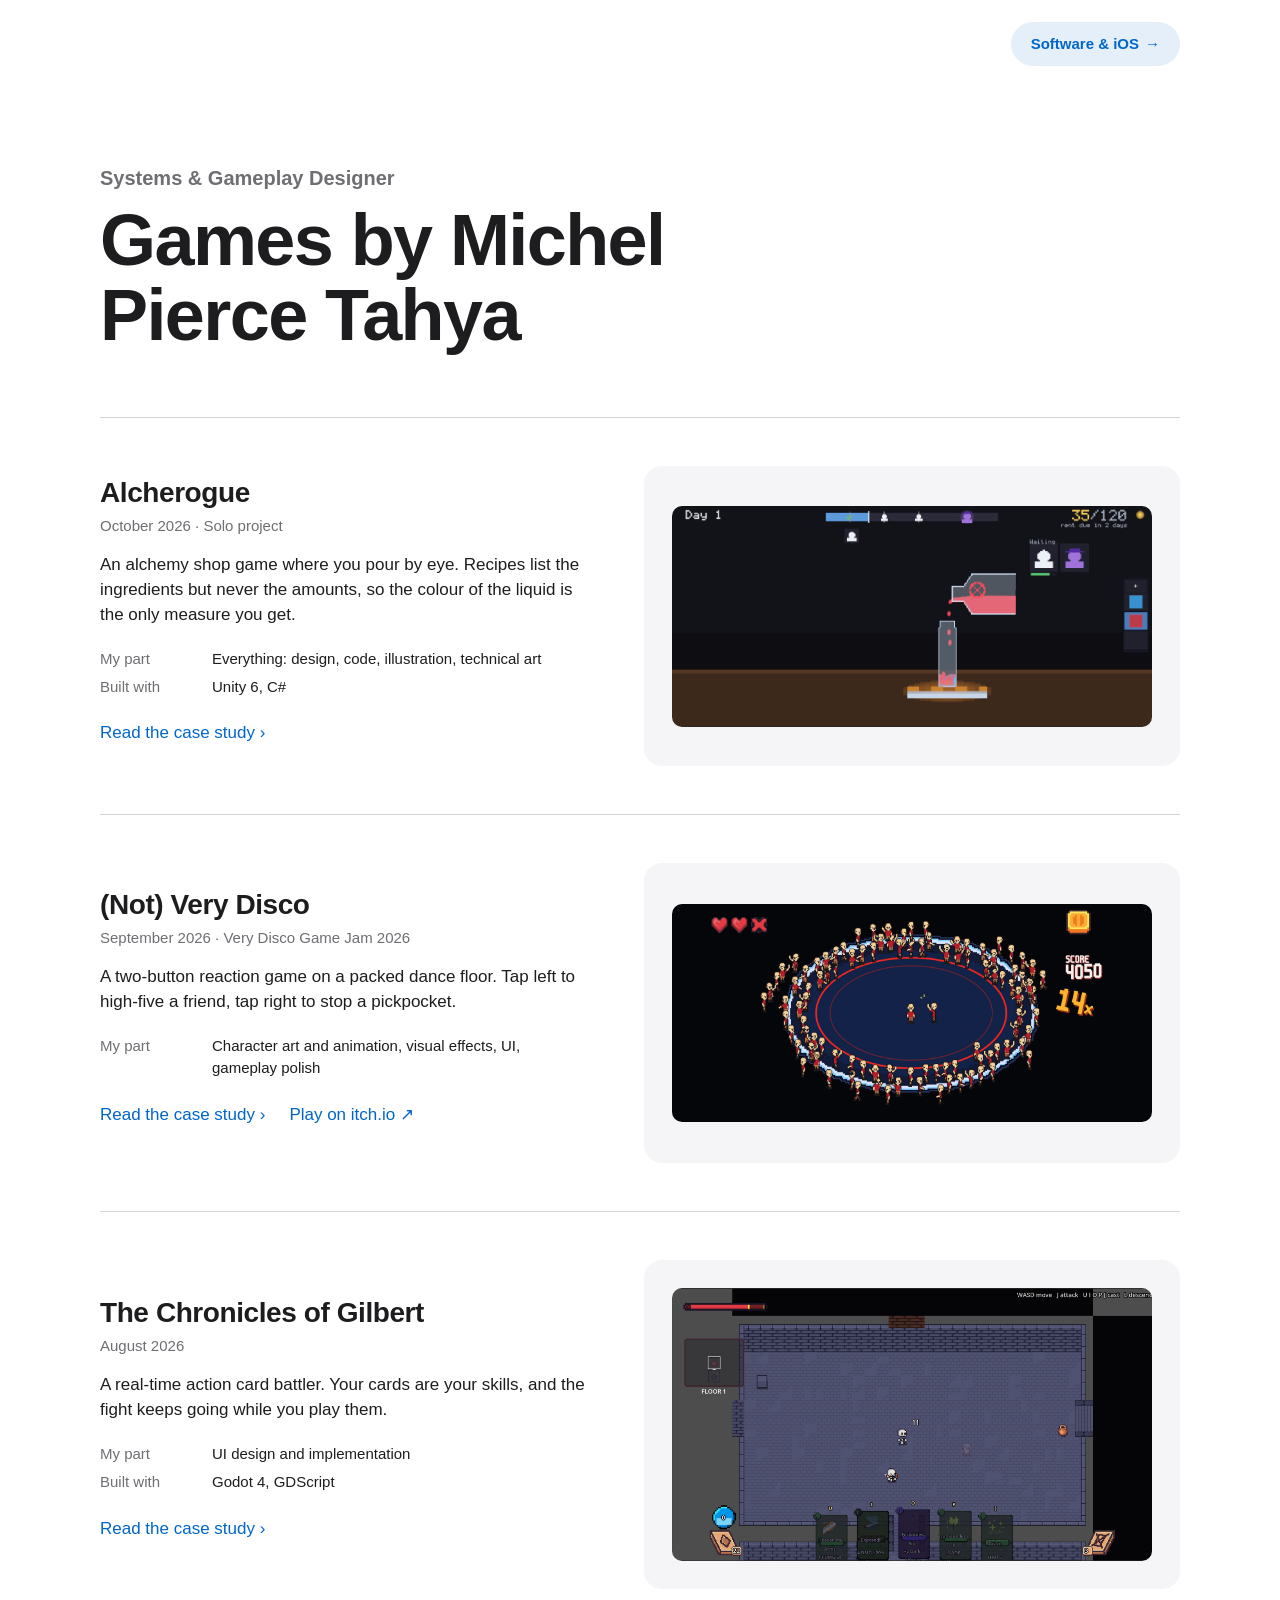
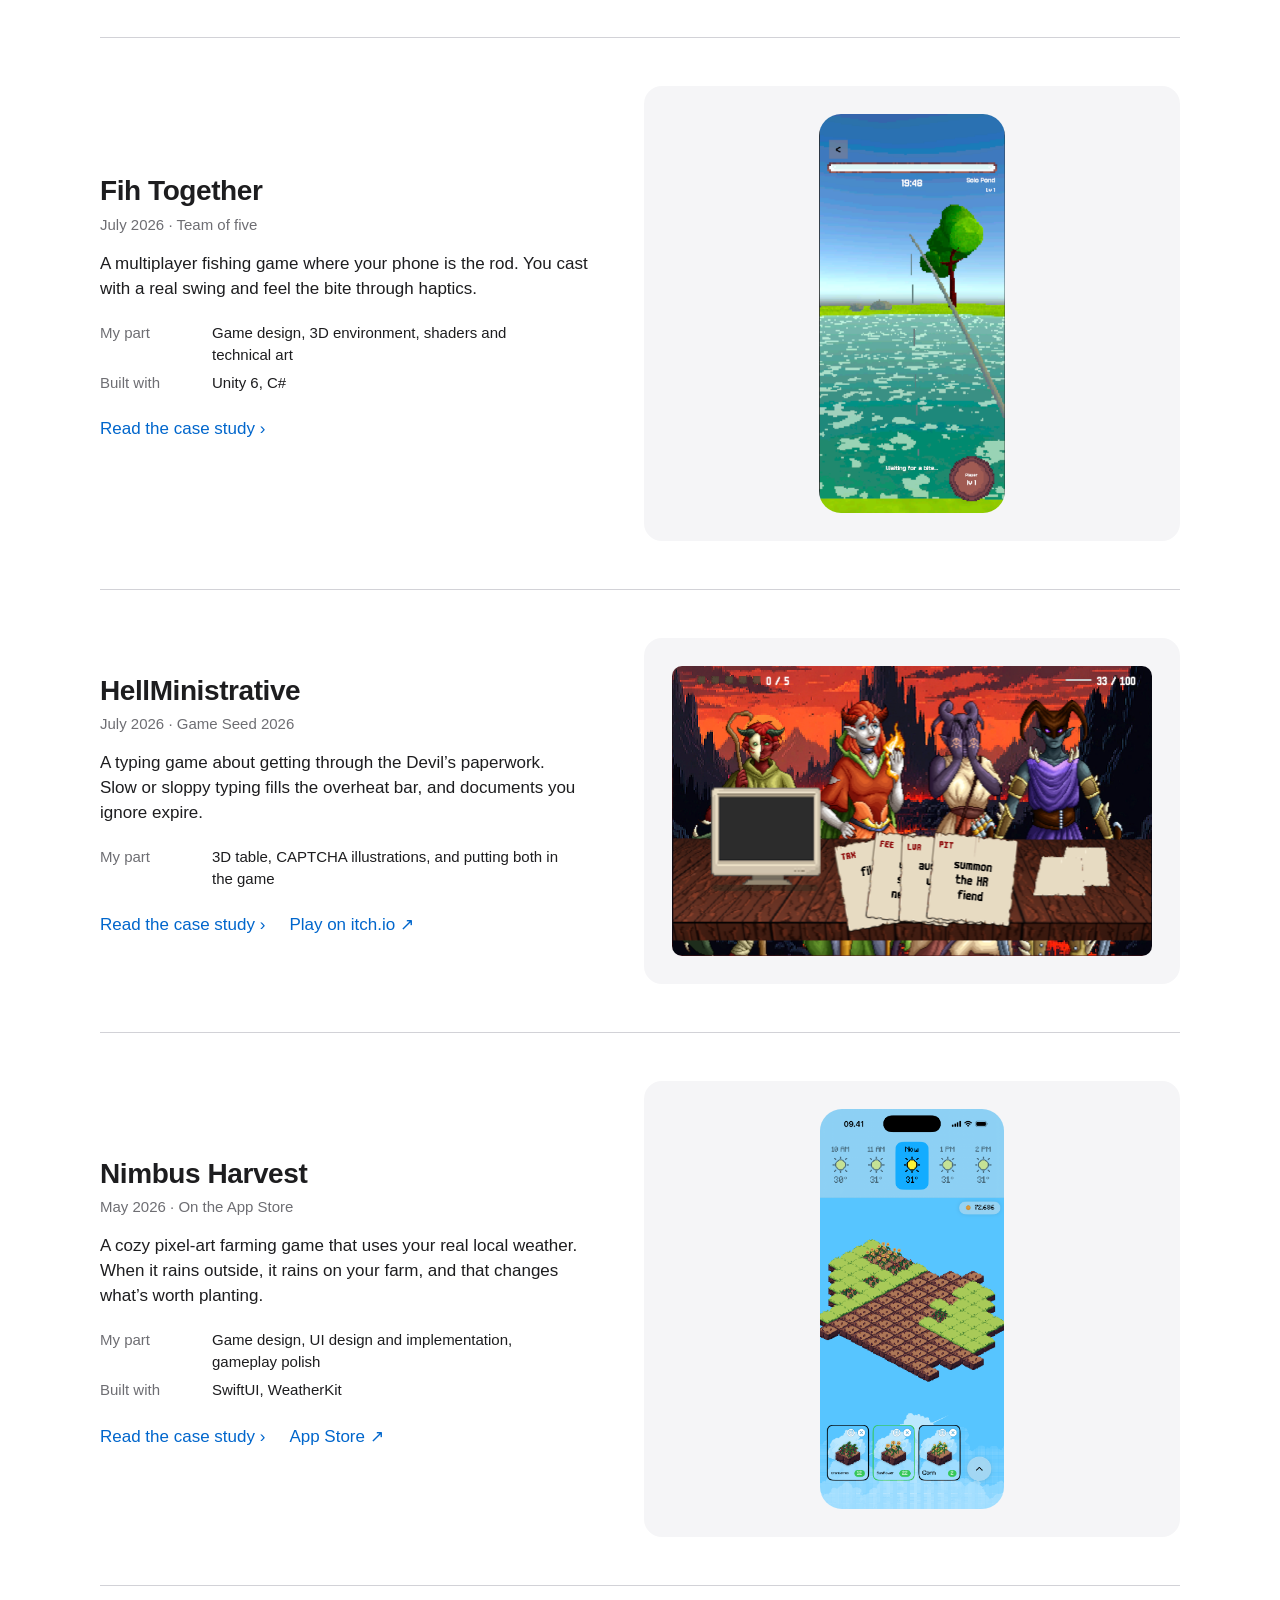
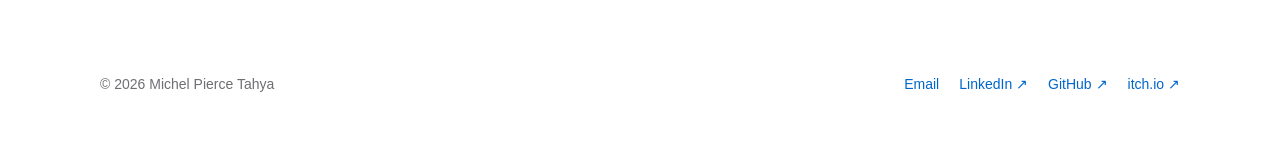
==== commit 06f9ea26: "feat: redesign portfolio with HIG-style type and plain copy Replace the serif, uppercase monospace a" ====
--- a/games/index.html
+++ b/games/index.html
@@ -3,157 +3,108 @@
   <head>
     <meta charset="UTF-8" />
     <meta name="viewport" content="width=device-width, initial-scale=1" />
-    <meta name="description" content="Games and game design work by Michel Pierce Tahya." />
+    <meta name="description" content="Six games by Michel Pierce Tahya, a systems and gameplay designer, with notes on design, playtesting and what changed." />
+    <meta name="theme-color" content="#ffffff" media="(prefers-color-scheme: light)" />
+    <meta name="theme-color" content="#000000" media="(prefers-color-scheme: dark)" />
     <title>Games by Michel Pierce Tahya</title>
     <link rel="stylesheet" href="../styles.css" />
   </head>
   <body>
-    <main id="top">
-      <nav class="portfolio-switch" aria-label="Portfolio sections"><a href="../">Software &amp; iOS</a></nav>
-      <section class="intro" aria-labelledby="page-title">
-        <p class="role-title">Systems &amp; Gameplay Designer</p>
-        <h1 id="page-title">Games by Michel Pierce Tahya</h1>
-      </section>
+    <header class="wrap">
+      <nav class="topbar topbar-end" aria-label="Portfolio sections"><a class="button" href="../">Software &amp; iOS <span aria-hidden="true">→</span></a></nav>
+      <div class="page-header">
+        <p class="eyebrow">Systems &amp; Gameplay Designer</p>
+        <h1>Games by Michel Pierce Tahya</h1>
+      </div>
+    </header>
 
-      <section class="game-list" id="games" aria-label="Games">
-        <article class="game game-preview">
-          <div class="game-number" aria-hidden="true">06</div>
-          <div class="game-body">
-            <div class="game-meta"><span>Completed</span><time datetime="2026-10-08">Oct 8, 2026</time></div>
-            <h2><a href="alcherogue.html">Alcherogue</a></h2>
-            <p class="game-hook">How close can you get when colour is your only measuring tool?</p>
-            <p class="game-copy">An alchemy shop game about pouring by eye, where every extra drop is a risk.</p>
-            <ul class="tag-list" aria-label="Alcherogue skills and tools">
-              <li>Systems design</li>
-              <li>Unity 6</li>
-              <li>C#</li>
-              <li>Solo development</li>
-              <li>Playtesting</li>
-            </ul>
-            <a class="case-link" href="alcherogue.html">Read case study →</a>
-          </div>
-          <a class="preview-image" href="alcherogue.html" aria-label="Read the Alcherogue case study">
-            <img src="../assets/alcherogue/pouring_gameplay.png" alt="Alcherogue potion pouring gameplay" />
-          </a>
-        </article>
-
-        <article class="game game-preview">
-          <div class="game-number" aria-hidden="true">05</div>
-          <div class="game-body">
-            <div class="game-meta"><span>Completed</span><time datetime="2026-09-30">Sep 30, 2026</time></div>
-            <h2><a href="not-very-disco.html">(Not) Very Disco</a></h2>
-            <p class="game-hook">Can you read the crowd before the beat gets ahead of you?</p>
-            <p class="game-copy">A two-input reaction game about high-fiving friends and stopping pickpockets.</p>
-            <ul class="tag-list" aria-label="(Not) Very Disco skills">
-              <li>Gameplay polish</li>
-              <li>Character art</li>
-              <li>Animation</li>
-              <li>UI</li>
-            </ul>
-            <div class="game-links">
-              <a class="case-link" href="not-very-disco.html">Read case study →</a>
-              <a href="https://obil.itch.io/not-very-disco" target="_blank" rel="noreferrer">Play ↗</a>
-            </div>
-          </div>
-          <a class="preview-image" href="not-very-disco.html" aria-label="Read the (Not) Very Disco case study">
-            <img src="../assets/not-very-disco/gameplay-1.png" alt="(Not) Very Disco high-five gameplay" />
-          </a>
-        </article>
-
-        <article class="game game-preview">
-          <div class="game-number" aria-hidden="true">04</div>
-          <div class="game-body">
-            <div class="game-meta"><span>Completed</span><time datetime="2026-08-27">Aug 27, 2026</time></div>
-            <h2><a href="the-chronicles-of-gilbert.html">The Chronicles of Gilbert</a></h2>
-            <p class="game-hook">What if every card had to be played while you were still moving?</p>
-            <p class="game-copy">A Godot 4 action card battler where deckbuilding meets real-time dungeon combat.</p>
-            <ul class="tag-list" aria-label="The Chronicles of Gilbert skills and tools">
-              <li>Godot 4</li>
-              <li>GDScript</li>
-              <li>UI design</li>
-            </ul>
-            <a class="case-link" href="the-chronicles-of-gilbert.html">Read case study →</a>
-          </div>
-          <a class="preview-image" href="the-chronicles-of-gilbert.html" aria-label="Read The Chronicles of Gilbert case study">
-            <img src="../assets/the-chronicles-of-gilbert/gameplay.png" alt="The Chronicles of Gilbert dungeon combat" />
-          </a>
-        </article>
-
-        <article class="game game-preview">
-          <div class="game-number" aria-hidden="true">03</div>
-          <div class="game-body">
-            <div class="game-meta"><span>Completed</span><time datetime="2026-07-12">Jul 12, 2026</time></div>
-            <h2><a href="fih-together.html">Fih Together</a></h2>
-            <p class="game-hook">What if your phone actually felt like the fishing rod?</p>
-            <p class="game-copy">A Unity 6 multiplayer fishing game built around motion, haptics, and short roguelite runs.</p>
-            <ul class="tag-list" aria-label="Fih Together skills and tools">
-              <li>Game design</li>
-              <li>Unity 6</li>
-              <li>3D art</li>
-              <li>Technical art</li>
-            </ul>
-            <a class="case-link" href="fih-together.html">Read case study →</a>
-          </div>
-          <a class="preview-image portrait-preview" href="fih-together.html" aria-label="Read the Fih Together case study">
-            <img src="../assets/fih-together/mobile_gameplay.png" alt="Fih Together mobile fishing gameplay" />
-          </a>
-        </article>
-
-        <article class="game game-preview">
-          <div class="game-number" aria-hidden="true">02</div>
-          <div class="game-body">
-            <div class="game-meta"><span>Completed</span><time datetime="2026-07-04">Jul 4, 2026</time></div>
-            <h2><a href="hellministrative.html">HellMinistrative</a></h2>
-            <p class="game-hook">How fast can you type when every document is about to expire?</p>
-            <p class="game-copy">A typing game that turns the Devil’s paperwork into a test of accuracy and priority.</p>
-            <ul class="tag-list" aria-label="HellMinistrative skills">
-              <li>3D art</li>
-              <li>Illustration</li>
-              <li>CAPTCHA implementation</li>
-            </ul>
-            <div class="game-links">
-              <a class="case-link" href="hellministrative.html">Read case study →</a>
-              <a href="https://obil.itch.io/hellministrative" target="_blank" rel="noreferrer">Play ↗</a>
-            </div>
-          </div>
-          <a class="preview-image" href="hellministrative.html" aria-label="Read the HellMinistrative case study">
-            <img src="../assets/hellministrative/gameplay-1.png" alt="HellMinistrative document queue and overheat bar" />
-          </a>
-        </article>
-
-        <article class="game game-preview">
-          <div class="game-number" aria-hidden="true">01</div>
-          <div class="game-body">
-            <div class="game-meta"><span class="status released">Released</span><time datetime="2026-05-25">May 25, 2026</time></div>
-            <h2><a href="nimbus-harvest.html">Nimbus Harvest</a></h2>
-            <p class="game-hook">What if today’s real weather decided what grew in your farm?</p>
-            <p class="game-copy">A cozy farming game where the player’s local forecast changes the farm.</p>
-            <ul class="tag-list" aria-label="Nimbus Harvest skills and tools">
-              <li>Game design</li>
-              <li>UI design</li>
-              <li>SwiftUI</li>
-              <li>WeatherKit</li>
-              <li>Shipped</li>
-            </ul>
-            <div class="game-links">
-              <a class="case-link" href="nimbus-harvest.html">Read case study →</a>
-              <a href="https://apps.apple.com/id/app/nimbus-harvest/id6770053044" target="_blank" rel="noreferrer">App Store ↗</a>
-            </div>
-          </div>
-          <a class="preview-image portrait-preview" href="nimbus-harvest.html" aria-label="Read the Nimbus Harvest case study">
-            <img src="../assets/nimbus-harvest/farm_page.png" alt="Nimbus Harvest farm reacting to real weather" />
-          </a>
-        </article>
-      </section>
+    <main class="wrap" aria-label="Games">
+      <article class="work">
+        <div>
+          <h2><a href="alcherogue.html">Alcherogue</a></h2>
+          <p class="meta"><time datetime="2026-10-08">October 2026</time> · Solo project</p>
+          <p class="summary">An alchemy shop game where you pour by eye. Recipes list the ingredients but never the amounts, so the colour of the liquid is the only measure you get.</p>
+          <dl class="facts">
+            <div><dt>My part</dt><dd>Everything: design, code, illustration, technical art</dd></div>
+            <div><dt>Built with</dt><dd>Unity 6, C#</dd></div>
+          </dl>
+          <ul class="links"><li><a href="alcherogue.html">Read the case study ›</a></li></ul>
+        </div>
+        <a class="work-media" href="alcherogue.html" tabindex="-1" aria-hidden="true"><img src="../assets/alcherogue/pouring_gameplay.png" width="2258" height="1040" alt="Alcherogue potion pouring gameplay" /></a>
+      </article>
+      <article class="work">
+        <div>
+          <h2><a href="not-very-disco.html">(Not) Very Disco</a></h2>
+          <p class="meta"><time datetime="2026-09-30">September 2026</time> · Very Disco Game Jam 2026</p>
+          <p class="summary">A two-button reaction game on a packed dance floor. Tap left to high-five a friend, tap right to stop a pickpocket.</p>
+          <dl class="facts">
+            <div><dt>My part</dt><dd>Character art and animation, visual effects, UI, gameplay polish</dd></div>
+          </dl>
+          <ul class="links"><li><a href="not-very-disco.html">Read the case study ›</a></li><li><a href="https://obil.itch.io/not-very-disco" target="_blank" rel="noreferrer">Play on itch.io ↗</a></li></ul>
+        </div>
+        <a class="work-media" href="not-very-disco.html" tabindex="-1" aria-hidden="true"><img src="../assets/not-very-disco/gameplay-1.png" width="2982" height="1352" alt="(Not) Very Disco high-five gameplay" loading="lazy" /></a>
+      </article>
+      <article class="work">
+        <div>
+          <h2><a href="the-chronicles-of-gilbert.html">The Chronicles of Gilbert</a></h2>
+          <p class="meta"><time datetime="2026-08-27">August 2026</time></p>
+          <p class="summary">A real-time action card battler. Your cards are your skills, and the fight keeps going while you play them.</p>
+          <dl class="facts">
+            <div><dt>My part</dt><dd>UI design and implementation</dd></div>
+            <div><dt>Built with</dt><dd>Godot 4, GDScript</dd></div>
+          </dl>
+          <ul class="links"><li><a href="the-chronicles-of-gilbert.html">Read the case study ›</a></li></ul>
+        </div>
+        <a class="work-media" href="the-chronicles-of-gilbert.html" tabindex="-1" aria-hidden="true"><img src="../assets/the-chronicles-of-gilbert/gameplay.png" width="1852" height="1050" alt="The Chronicles of Gilbert dungeon combat" loading="lazy" /></a>
+      </article>
+      <article class="work">
+        <div>
+          <h2><a href="fih-together.html">Fih Together</a></h2>
+          <p class="meta"><time datetime="2026-07-12">July 2026</time> · Team of five</p>
+          <p class="summary">A multiplayer fishing game where your phone is the rod. You cast with a real swing and feel the bite through haptics.</p>
+          <dl class="facts">
+            <div><dt>My part</dt><dd>Game design, 3D environment, shaders and technical art</dd></div>
+            <div><dt>Built with</dt><dd>Unity 6, C#</dd></div>
+          </dl>
+          <ul class="links"><li><a href="fih-together.html">Read the case study ›</a></li></ul>
+        </div>
+        <a class="work-media" href="fih-together.html" tabindex="-1" aria-hidden="true"><img class="phone" src="../assets/fih-together/mobile_gameplay.png" width="536" height="1154" alt="Fih Together fishing gameplay on a phone" loading="lazy" /></a>
+      </article>
+      <article class="work">
+        <div>
+          <h2><a href="hellministrative.html">HellMinistrative</a></h2>
+          <p class="meta"><time datetime="2026-07-04">July 2026</time> · Game Seed 2026</p>
+          <p class="summary">A typing game about getting through the Devil’s paperwork. Slow or sloppy typing fills the overheat bar, and documents you ignore expire.</p>
+          <dl class="facts">
+            <div><dt>My part</dt><dd>3D table, CAPTCHA illustrations, and putting both in the game</dd></div>
+          </dl>
+          <ul class="links"><li><a href="hellministrative.html">Read the case study ›</a></li><li><a href="https://obil.itch.io/hellministrative" target="_blank" rel="noreferrer">Play on itch.io ↗</a></li></ul>
+        </div>
+        <a class="work-media" href="hellministrative.html" tabindex="-1" aria-hidden="true"><img src="../assets/hellministrative/gameplay-1.png" width="1922" height="1158" alt="HellMinistrative document queue and overheat bar" loading="lazy" /></a>
+      </article>
+      <article class="work">
+        <div>
+          <h2><a href="nimbus-harvest.html">Nimbus Harvest</a></h2>
+          <p class="meta"><time datetime="2026-05-25">May 2026</time> · On the App Store</p>
+          <p class="summary">A cozy pixel-art farming game that uses your real local weather. When it rains outside, it rains on your farm, and that changes what’s worth planting.</p>
+          <dl class="facts">
+            <div><dt>My part</dt><dd>Game design, UI design and implementation, gameplay polish</dd></div>
+            <div><dt>Built with</dt><dd>SwiftUI, WeatherKit</dd></div>
+          </dl>
+          <ul class="links"><li><a href="nimbus-harvest.html">Read the case study ›</a></li><li><a href="https://apps.apple.com/id/app/nimbus-harvest/id6770053044" target="_blank" rel="noreferrer">App Store ↗</a></li></ul>
+        </div>
+        <a class="work-media" href="nimbus-harvest.html" tabindex="-1" aria-hidden="true"><img class="phone" src="../assets/nimbus-harvest/farm_page.png" width="1206" height="2622" alt="Nimbus Harvest farm on a sunny day" loading="lazy" /></a>
+      </article>
     </main>
 
-    <footer>
+    <footer class="site-footer wrap">
       <p>© <span id="year">2026</span> Michel Pierce Tahya</p>
-      <nav class="footer-links" aria-label="Contact">
-        <a href="mailto:michelpiercetahya@gmail.com">Email ↗</a>
-        <a href="https://www.linkedin.com/in/micheltahya/" target="_blank" rel="noreferrer">LinkedIn ↗</a>
-        <a href="https://github.com/MichelPT" target="_blank" rel="noreferrer">GitHub ↗</a>
-      </nav>
+      <ul aria-label="Contact">
+        <li><a href="mailto:michelpiercetahya@gmail.com">Email</a></li>
+        <li><a href="https://www.linkedin.com/in/micheltahya/" target="_blank" rel="noreferrer">LinkedIn ↗</a></li>
+        <li><a href="https://github.com/MichelPT" target="_blank" rel="noreferrer">GitHub ↗</a></li>
+        <li><a href="https://obil.itch.io" target="_blank" rel="noreferrer">itch.io ↗</a></li>
+      </ul>
     </footer>
     <script src="../script.js"></script>
   </body>
--- a/styles.css
+++ b/styles.css
@@ -1,119 +1,164 @@
+/* Tokens. Light values first, dark values follow the system setting. */
 :root {
-  --paper: #f3f0e8;
-  --ink: #171714;
-  --secondary-ink: #3c3a35;
-  --line: #c9c5ba;
-  --accent: #e24b32;
-  --content: 1120px;
+  color-scheme: light dark;
+  --bg: #ffffff;
+  --label: #1d1d1f;
+  --secondary: #6e6e73;
+  --separator: #d2d2d7;
+  --fill: #f5f5f7;
+  --link: #0066cc;
+  --tint: rgba(0, 102, 204, 0.1);
+  --tint-strong: rgba(0, 102, 204, 0.18);
+  --focus: #0071e3;
+  --content: 1080px;
+  --measure: 720px;
+  --font: -apple-system, BlinkMacSystemFont, "SF Pro Text", "Segoe UI", Roboto, "Helvetica Neue", Arial, sans-serif;
+  --font-display: -apple-system, BlinkMacSystemFont, "SF Pro Display", "Segoe UI", Roboto, "Helvetica Neue", Arial, sans-serif;
 }
 
-* { box-sizing: border-box; }
-html { scroll-behavior: smooth; }
-body { margin: 0; background: var(--paper); color: var(--ink); font-family: Arial, Helvetica, sans-serif; font-size: 16px; line-height: 1.55; }
-a { color: inherit; text-decoration-thickness: 1px; text-underline-offset: 0.22em; }
-a:hover, a:focus-visible { color: var(--accent); }
-img { display: block; max-width: 100%; height: auto; }
-main, footer { width: min(var(--content), calc(100% - 48px)); margin-inline: auto; }
-
-.intro { display: flex; min-height: min(56vh, 540px); flex-direction: column; align-items: center; justify-content: center; padding-block: clamp(64px, 9vw, 104px); text-align: center; }
-h1, h2, h3 { font-family: Georgia, "Times New Roman", serif; font-weight: 400; }
-h1 { max-width: 720px; margin: 0; font-size: clamp(2.45rem, 6vw, 5rem); letter-spacing: -0.055em; line-height: 0.96; }
-.role-title, .game-meta, .game-number, .tag-list, .case-link, .project-kicker, .back-link, .project-links, .project-pagination, .portfolio-switch { font-family: "Courier New", Courier, monospace; text-transform: uppercase; }
-.role-title { margin: 0 0 18px; color: var(--accent); font-size: clamp(0.74rem, 1.5vw, 0.88rem); font-weight: 700; letter-spacing: 0.12em; }
-.portfolio-switch { display: flex; justify-content: flex-end; padding-top: 24px; font-size: 0.82rem; font-weight: 700; letter-spacing: 0.04em; }
-.portfolio-switch a { display: flex; align-items: center; min-height: 46px; padding: 10px 18px; border: 2px solid var(--ink); text-decoration: none; }
-.portfolio-switch a::after { margin-left: 10px; content: "→"; }
-.portfolio-switch a:hover, .portfolio-switch a:focus-visible { background: var(--accent); color: var(--ink); }
-.portfolio-switch a:focus-visible { outline: 2px solid var(--ink); outline-offset: 3px; }
-
-.game-list { padding-bottom: 88px; }
-.game { display: grid; grid-template-columns: minmax(48px, 0.35fr) minmax(280px, 1.15fr) minmax(280px, 0.9fr); gap: 24px; padding-block: 48px; border-top: 1px solid var(--line); }
-.game:first-child { border-top-color: var(--ink); }
-.game:last-child { border-bottom: 1px solid var(--line); }
-.game-number, .game-meta { color: var(--secondary-ink); font-size: 0.82rem; font-weight: 700; letter-spacing: 0.06em; }
-.game-meta { display: flex; gap: 14px; }
-.status { color: var(--ink); font-weight: 700; }
-.status::before { display: inline-block; width: 7px; height: 7px; margin-right: 7px; border-radius: 50%; background: currentColor; content: ""; }
-.status.released { color: var(--accent); }
-.game h2 { margin: 10px 0 12px; font-size: clamp(2rem, 4.5vw, 3.75rem); letter-spacing: -0.045em; line-height: 1; }
-.game h2 a { text-decoration: none; }
-.game p { max-width: 620px; margin: 0; color: var(--ink); }
-.game .game-hook { margin-bottom: 10px; color: var(--ink); font-family: Georgia, "Times New Roman", serif; font-size: clamp(1.12rem, 2vw, 1.36rem); line-height: 1.35; }
-.game .game-copy { line-height: 1.55; }
-.tag-list { display: flex; flex-wrap: wrap; gap: 8px; max-width: 650px; margin: 18px 0 0; padding: 0; list-style: none; }
-.tag-list li { padding: 5px 9px; border: 1px solid var(--ink); color: var(--ink); font-size: 0.8rem; font-weight: 700; letter-spacing: 0.015em; line-height: 1.35; }
-.case-link { display: inline-block; margin-top: 20px; font-size: 0.78rem; font-weight: 700; }
-.preview-image { align-self: start; justify-self: start; border: 1px solid var(--ink); background: #e8e4da; }
-.preview-image img { width: 100%; max-height: 310px; object-fit: contain; }
-.portrait-preview { justify-self: center; width: min(100%, 170px); }
-.portrait-preview img { width: 100%; max-height: none; }
-.software-intro { min-height: min(64vh, 620px); }
-.software-intro h1 { max-width: 900px; }
-.software-intro .intro-copy { max-width: 680px; margin: 24px 0 0; color: var(--secondary-ink); font-family: Georgia, "Times New Roman", serif; font-size: clamp(1.05rem, 2vw, 1.28rem); line-height: 1.45; }
-.game-links { display: flex; flex-wrap: wrap; align-items: baseline; gap: 18px; margin-top: 20px; font-family: "Courier New", Courier, monospace; font-size: 0.78rem; font-weight: 700; text-transform: uppercase; }
-.game-links .case-link { margin-top: 0; }
-.project-kicker { margin: 0; color: var(--accent); font-size: 0.76rem; font-weight: 700; letter-spacing: 0.1em; }
-
-.project-main { width: min(980px, calc(100% - 48px)); }
-.project-nav { display: flex; justify-content: space-between; padding-block: 28px; border-bottom: 1px solid var(--line); }
-.back-link { font-size: 0.76rem; font-weight: 700; }
-.project-hero { padding: clamp(64px, 10vw, 120px) 0 clamp(52px, 8vw, 88px); }
-.project-hero h1 { max-width: 880px; margin: 14px 0 22px; font-size: clamp(3rem, 9vw, 7.2rem); }
-.project-lede { max-width: 760px; margin: 0; font-family: Georgia, "Times New Roman", serif; font-size: clamp(1.35rem, 3vw, 2rem); line-height: 1.35; }
-.project-meta { display: flex; flex-wrap: wrap; gap: 8px; margin-top: 30px; color: var(--ink); font-family: "Courier New", Courier, monospace; font-size: 0.8rem; font-weight: 700; text-transform: uppercase; }
-.project-meta > * { padding: 5px 9px; border: 1px solid var(--ink); line-height: 1.35; }
-.project-links { display: flex; flex-wrap: wrap; gap: 18px; margin-top: 24px; font-size: 0.78rem; font-weight: 700; }
-.project-feature { margin: 0 0 clamp(64px, 9vw, 104px); border: 1px solid var(--ink); background: #e8e4da; }
-.project-feature img { width: 100%; max-height: 720px; object-fit: contain; }
-.project-feature.portrait-feature { width: min(100%, 334px); margin-inline: auto; }
-.project-feature.portrait-feature img { max-height: none; }
-.case-study { display: grid; grid-template-columns: minmax(180px, 0.45fr) minmax(0, 1fr); gap: 48px; padding-bottom: 72px; }
-.case-study-label { margin: 4px 0 0; color: var(--accent); font-family: "Courier New", Courier, monospace; font-size: 0.76rem; font-weight: 700; letter-spacing: 0.08em; text-transform: uppercase; }
-.case-sections { min-width: 0; }
-.case-section { padding: 0 0 38px; }
-.case-section + .case-section { padding-top: 38px; border-top: 1px solid var(--line); }
-.case-section h2 { margin: 0 0 13px; font-size: clamp(1.8rem, 4vw, 3rem); letter-spacing: -0.035em; line-height: 1.05; }
-.case-section p { max-width: 680px; margin: 0; color: var(--ink); }
-.case-section p + p { margin-top: 14px; }
-.case-section ul { max-width: 680px; margin: 12px 0 0; padding-left: 20px; color: var(--ink); }
-.case-section li + li { margin-top: 8px; }
-.project-gallery { display: grid; grid-template-columns: 1fr 1fr; gap: 16px; padding: 0 0 88px; }
-.project-gallery figure { display: grid; align-content: center; min-width: 0; margin: 0; border: 1px solid var(--ink); background: #e8e4da; }
-.project-gallery img { width: 100%; max-height: 600px; object-fit: contain; }
-.project-gallery.portrait-gallery { grid-template-columns: minmax(0, 278px); justify-content: center; }
-.project-gallery.portrait-gallery img { max-height: none; }
-.project-gallery figcaption, .evidence-figure figcaption { padding: 12px 14px; border-top: 1px solid var(--line); color: var(--secondary-ink); font-family: "Courier New", Courier, monospace; font-size: 0.8rem; font-weight: 700; line-height: 1.45; }
-.process-evidence { padding-bottom: 72px; }
-.process-evidence > .case-study-label { margin-bottom: 22px; }
-.evidence-gallery { grid-template-columns: repeat(3, 1fr); padding-bottom: 0; }
-.evidence-figure { margin: 26px 0 0; border: 1px solid var(--ink); background: #e8e4da; }
-.evidence-figure img { width: 100%; max-height: 600px; object-fit: contain; }
-.project-pagination { display: flex; justify-content: space-between; gap: 24px; padding-block: 28px 44px; border-top: 1px solid var(--line); font-size: 0.76rem; font-weight: 700; }
-
-footer { display: flex; justify-content: space-between; padding-block: 28px; color: var(--secondary-ink); font-family: "Courier New", Courier, monospace; font-size: 0.8rem; font-weight: 700; text-transform: uppercase; }
-footer p { margin: 0; }
-.footer-links { display: flex; flex-wrap: wrap; gap: 8px 18px; }
-@media (prefers-reduced-motion: reduce) { html { scroll-behavior: auto; } }
-
-@media (max-width: 860px) {
-  .game { grid-template-columns: 34px 1fr; }
-  .preview-image { grid-column: 2; width: min(100%, 640px); margin-top: 8px; }
-  .portrait-preview { width: min(100%, 170px); }
-  .case-study { grid-template-columns: 1fr; gap: 24px; }
+@media (prefers-color-scheme: dark) {
+  :root {
+    --bg: #000000;
+    --label: #f5f5f7;
+    --secondary: #a1a1a6;
+    --separator: #424245;
+    --fill: #1d1d1f;
+    --link: #2997ff;
+    --tint: rgba(41, 151, 255, 0.16);
+    --tint-strong: rgba(41, 151, 255, 0.26);
+    --focus: #2997ff;
+  }
 }
 
-@media (max-width: 640px) {
-  main, footer, .project-main { width: min(100% - 28px, var(--content)); }
-  .intro { min-height: 48vh; }
-  .portfolio-switch { padding-top: 14px; }
-  .game { grid-template-columns: 28px 1fr; gap: 12px; padding-block: 36px; }
-  .game-meta { flex-direction: column; gap: 2px; }
-  .preview-image { grid-column: 1 / -1; margin-top: 8px; }
-  .portrait-preview { width: min(100%, 170px); }
-  .project-nav { padding-block: 20px; }
-  .project-gallery { grid-template-columns: 1fr; gap: 12px; }
-  .project-gallery.portrait-gallery { grid-template-columns: minmax(0, 278px); justify-content: center; }
-  .evidence-gallery { grid-template-columns: 1fr; }
-  .project-pagination { flex-direction: column; }
-  footer { flex-direction: column; gap: 8px; }
+/* Base */
+* { box-sizing: border-box; }
+html { -webkit-text-size-adjust: 100%; text-size-adjust: 100%; }
+body {
+  margin: 0;
+  overflow-x: clip;
+  background: var(--bg);
+  color: var(--label);
+  font-family: var(--font);
+  font-size: 17px;
+  line-height: 1.47;
+  -webkit-font-smoothing: antialiased;
+  text-rendering: optimizeLegibility;
 }
+img { display: block; max-width: 100%; height: auto; }
+a { color: var(--link); text-decoration: none; }
+a:hover { text-decoration: underline; text-underline-offset: 0.18em; }
+:focus-visible { outline: 3px solid var(--focus); outline-offset: 3px; border-radius: 6px; }
+h1, h2 { font-family: var(--font-display); text-wrap: balance; }
+p, li, dd { text-wrap: pretty; }
+
+.wrap { width: min(var(--content), 100% - 48px); margin-inline: auto; }
+.narrow { width: min(var(--measure), 100% - 48px); }
+/* Full content width inside a narrow column. */
+.bleed { margin-inline: calc(50% - min(var(--content) / 2, 50vw - 24px)); }
+
+/* Top bar */
+.topbar { display: flex; align-items: center; justify-content: space-between; min-height: 76px; padding-top: 12px; }
+.topbar-end { justify-content: flex-end; }
+.button {
+  display: inline-flex;
+  align-items: center;
+  gap: 6px;
+  min-height: 44px;
+  padding: 0 20px;
+  border-radius: 999px;
+  background: var(--tint);
+  color: var(--link);
+  font-size: 0.9375rem;
+  font-weight: 600;
+}
+.button:hover { background: var(--tint-strong); text-decoration: none; }
+.back { display: inline-flex; align-items: center; gap: 4px; min-height: 44px; font-size: 1.0625rem; }
+
+/* Index header */
+.page-header { padding: clamp(32px, 7vw, 88px) 0 clamp(40px, 6vw, 64px); }
+.eyebrow { margin: 0 0 10px; color: var(--secondary); font-size: clamp(1.0625rem, 1rem + 0.4vw, 1.25rem); font-weight: 600; }
+h1 {
+  max-width: 15ch;
+  margin: 0;
+  font-size: clamp(2.5rem, 1.4rem + 4.6vw, 4.5rem);
+  font-weight: 700;
+  line-height: 1.04;
+  letter-spacing: -0.022em;
+}
+
+/* Project list */
+.work { display: grid; grid-template-columns: minmax(0, 1fr) minmax(0, 1.1fr); gap: 32px 56px; align-items: center; padding: 48px 0; border-top: 1px solid var(--separator); }
+.work:last-child { border-bottom: 1px solid var(--separator); }
+.work h2 { margin: 0; font-size: 1.75rem; font-weight: 600; line-height: 1.15; letter-spacing: -0.015em; }
+.work h2 a { color: inherit; }
+.work h2 a:hover { color: var(--link); text-decoration: none; }
+.meta { margin: 6px 0 0; color: var(--secondary); font-size: 0.9375rem; }
+.summary { max-width: 34rem; margin: 16px 0 0; }
+.facts { display: grid; gap: 6px; max-width: 34rem; margin: 20px 0 0; font-size: 0.9375rem; }
+.facts div { display: grid; grid-template-columns: 6.25rem minmax(0, 1fr); gap: 12px; }
+.facts dt { color: var(--secondary); }
+.facts dd { margin: 0; }
+.links { display: flex; flex-wrap: wrap; gap: 0 24px; margin: 14px 0 0; padding: 0; list-style: none; }
+.links a { display: inline-flex; align-items: center; min-height: 44px; }
+.work-media { display: flex; align-items: center; justify-content: center; min-height: 300px; padding: clamp(16px, 2.5vw, 28px); border-radius: 18px; background: var(--fill); }
+.work-media img { width: auto; max-height: 360px; border-radius: 10px; }
+.work-media img.phone { max-height: 400px; border-radius: 22px; }
+.more { margin: 0; padding: 40px 0 8px; font-size: 1.1875rem; }
+
+/* Case study */
+.case-header { padding: clamp(24px, 5vw, 64px) 0 clamp(32px, 5vw, 48px); }
+.case-header h1 { max-width: 18ch; }
+.lede { max-width: none; margin: 18px 0 0; font-size: clamp(1.1875rem, 1rem + 0.7vw, 1.5rem); line-height: 1.38; }
+.case-facts { display: grid; grid-template-columns: repeat(auto-fit, minmax(220px, 1fr)); gap: 20px 32px; margin: 36px 0 0; padding-top: 24px; border-top: 1px solid var(--separator); font-size: 0.9375rem; }
+.case-facts dt { margin-bottom: 2px; color: var(--secondary); font-size: 0.8125rem; }
+.case-facts dd { margin: 0; }
+.actions { display: flex; flex-wrap: wrap; gap: 12px; margin: 28px 0 0; }
+.hero { display: flex; justify-content: center; margin-top: 0; margin-bottom: clamp(48px, 8vw, 88px); padding: clamp(16px, 4vw, 48px); border-radius: 22px; background: var(--fill); }
+.hero img { width: auto; max-height: 620px; border-radius: 12px; }
+.hero img.phone { max-height: 640px; border-radius: 28px; }
+.prose section + section { margin-top: 44px; }
+.prose h2, .gallery-section h2 { margin: 0 0 10px; font-size: 1.5rem; font-weight: 600; line-height: 1.2; letter-spacing: -0.012em; }
+.prose p { margin: 0; }
+.prose p + p { margin-top: 0.9em; }
+.prose ul { margin: 12px 0 0; padding-left: 1.2em; }
+.prose li + li { margin-top: 8px; }
+.gallery-section { margin-top: clamp(56px, 8vw, 96px); }
+.gallery { display: grid; grid-template-columns: repeat(auto-fit, minmax(260px, 1fr)); gap: 16px; margin-top: 16px; }
+.gallery figure { display: flex; flex-direction: column; justify-content: center; margin: 0; padding: 16px; border-radius: 18px; background: var(--fill); }
+.gallery img { align-self: center; width: auto; max-height: 520px; border-radius: 8px; }
+.gallery img.phone { max-height: 560px; border-radius: 26px; }
+.gallery figcaption { margin-top: 12px; color: var(--secondary); font-size: 0.875rem; line-height: 1.4; }
+.pager { display: grid; grid-template-columns: 1fr 1fr; gap: 16px; margin-top: clamp(64px, 10vw, 112px); padding-top: 16px; border-top: 1px solid var(--separator); }
+.pager a { display: block; padding: 10px 0; }
+.pager a:hover { text-decoration: none; }
+.pager .next { text-align: right; }
+.pager small { display: block; color: var(--secondary); font-size: 0.8125rem; }
+.pager strong { display: block; color: var(--label); font-size: 1.1875rem; font-weight: 600; }
+.pager a:hover strong { color: var(--link); }
+
+/* Footer */
+.site-footer { display: flex; flex-wrap: wrap; align-items: center; justify-content: space-between; gap: 8px 24px; margin-top: 56px; padding: 20px 0 40px; color: var(--secondary); font-size: 0.875rem; }
+.site-footer p { margin: 0; }
+.site-footer ul { display: flex; flex-wrap: wrap; gap: 0 20px; margin: 0; padding: 0; list-style: none; }
+.site-footer a { display: inline-flex; align-items: center; min-height: 44px; }
+
+@media (prefers-reduced-motion: no-preference) {
+  html { scroll-behavior: smooth; }
+  a, .button { transition: color 0.15s ease, background-color 0.15s ease; }
+}
+
+@media (max-width: 760px) {
+  .wrap, .narrow { width: min(var(--content), 100% - 40px); }
+  .bleed { margin-inline: 0; }
+  .topbar { min-height: 64px; padding-top: 8px; }
+  .work { grid-template-columns: 1fr; gap: 20px; padding: 36px 0; }
+  .work-media { order: -1; min-height: 0; }
+  .work-media img { max-height: 300px; }
+  .work-media img.phone { max-height: 280px; border-radius: 18px; }
+  .facts div { grid-template-columns: 5.5rem minmax(0, 1fr); }
+  .case-facts { grid-template-columns: 1fr 1fr; }
+  .hero { border-radius: 18px; }
+  .pager { grid-template-columns: 1fr; gap: 0; }
+  .pager .next { text-align: left; }
+  .site-footer { flex-direction: column; align-items: flex-start; }
+}
